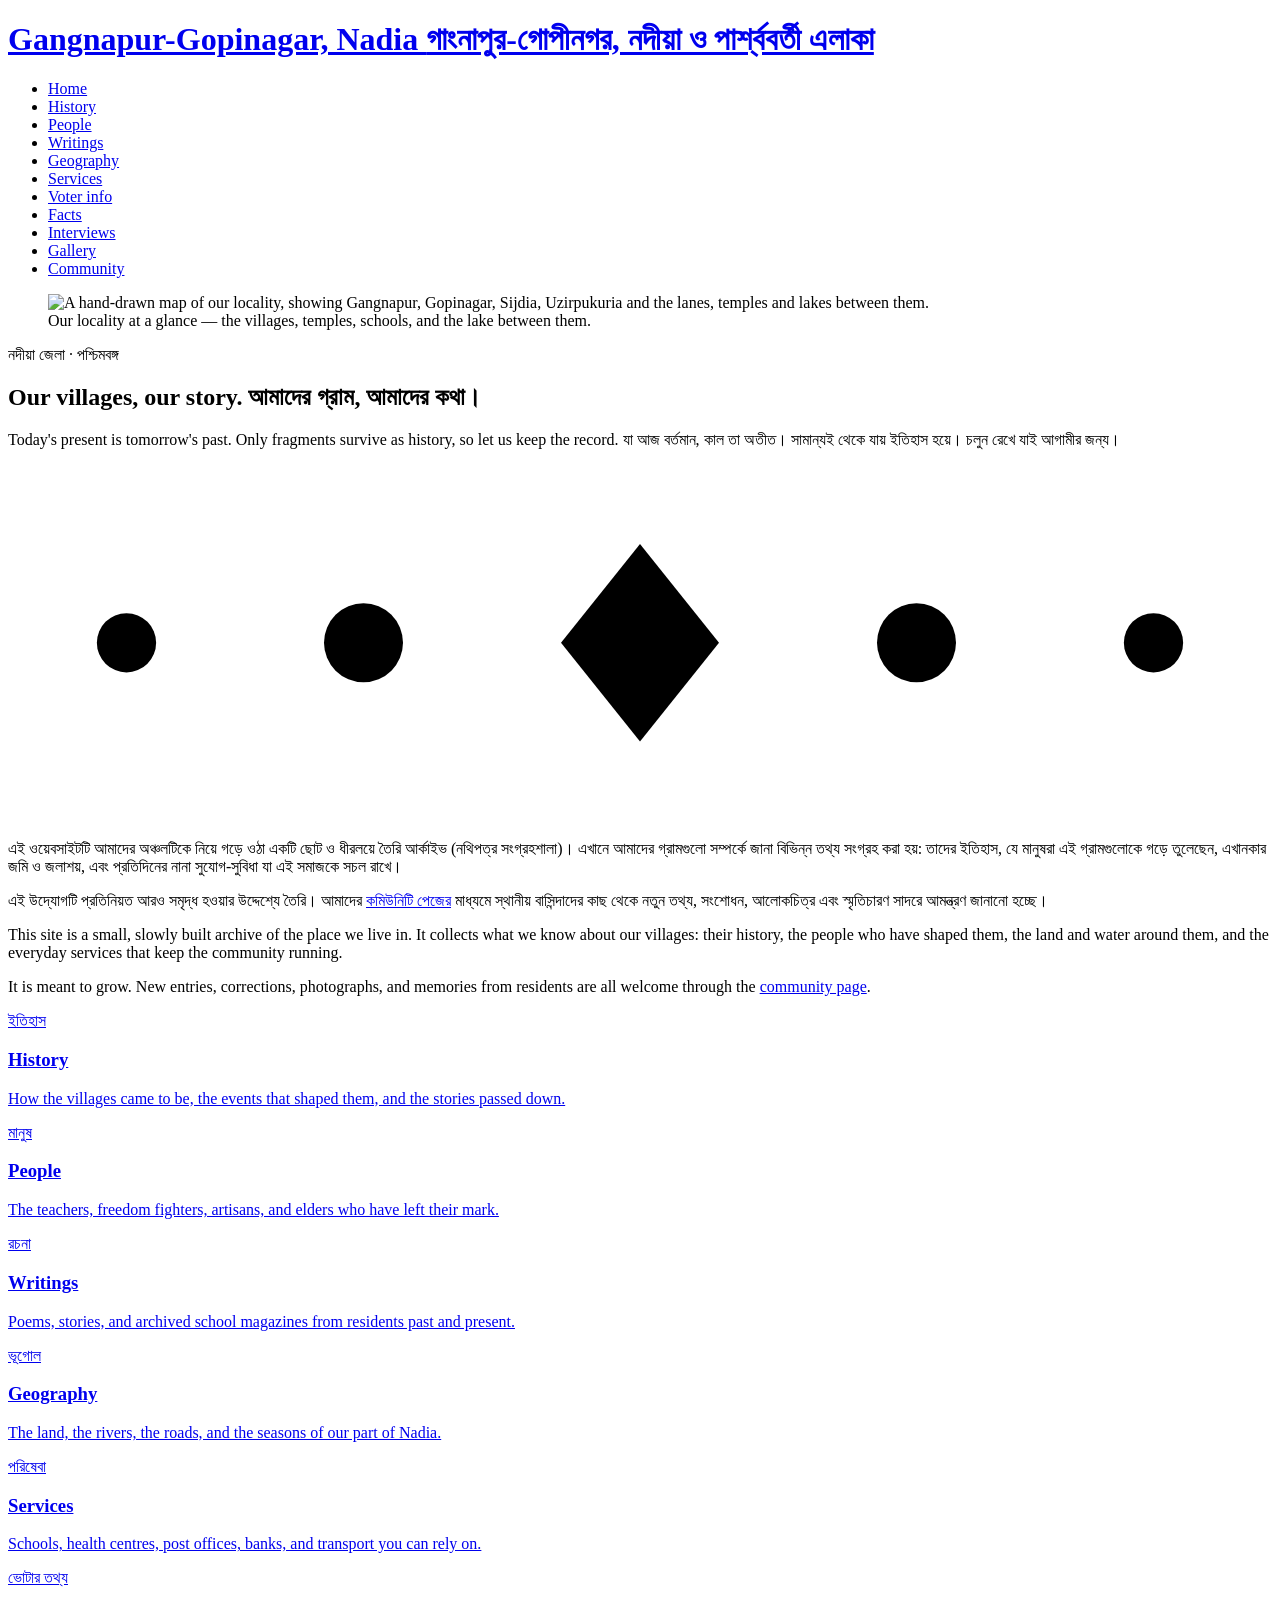
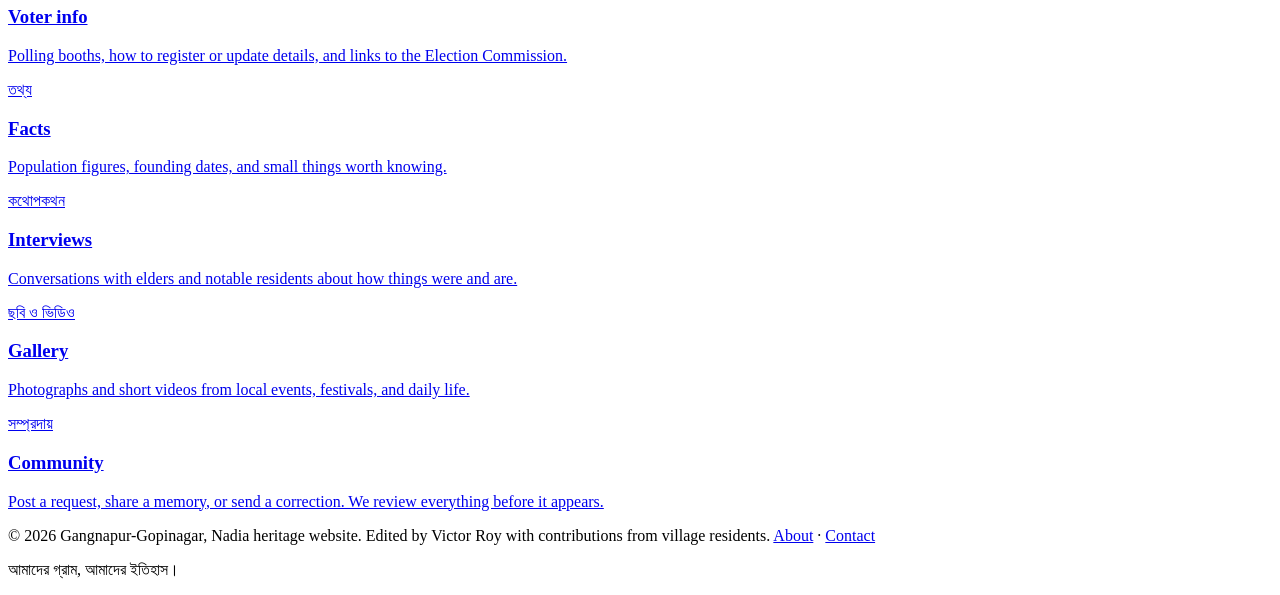
==== index.html @ a42d8683 "SEO: rename site to Gangnapur-Gopinagar, Nadia; titles, descriptions, canonical, Open Graph, structu" ====
<!DOCTYPE html>
<html lang="en">
<head>
<meta charset="UTF-8">
<meta name="viewport" content="width=device-width, initial-scale=1">
<title>Gangnapur-Gopinagar, Nadia | গাংনাপুর-গোপীনগর, নদীয়া: history, people and local information</title>
<meta name="description" content="Community heritage website for Gangnapur, Gopinagar and nearby villages (Sijdia, Uzirpukuria) in Nadia, West Bengal: history, Debalgarh, people, services and photos. গাংনাপুর ও গোপীনগরের ইতিহাস ও তথ্য।">
<link rel="canonical" href="https://gangnapur-gopinagar.github.io/">
<meta property="og:type" content="website">
<meta property="og:site_name" content="Gangnapur-Gopinagar, Nadia | গাংনাপুর-গোপীনগর, নদীয়া">
<meta property="og:title" content="Gangnapur-Gopinagar, Nadia | গাংনাপুর-গোপীনগর, নদীয়া: history, people and local information">
<meta property="og:description" content="Community heritage website for Gangnapur, Gopinagar and nearby villages (Sijdia, Uzirpukuria) in Nadia, West Bengal: history, Debalgarh, people, services and photos. গাংনাপুর ও গোপীনগরের ইতিহাস ও তথ্য।">
<meta property="og:url" content="https://gangnapur-gopinagar.github.io/">
<meta property="og:image" content="https://gangnapur-gopinagar.github.io/images/GopinagarGangnapurHandDrawnMap.jpg">
<meta property="og:locale" content="bn_IN">
<meta property="og:locale:alternate" content="en_IN">
<meta name="twitter:card" content="summary_large_image">
<script type="application/ld+json">
{
 "@context": "https://schema.org",
 "@graph": [
  {
   "@type": "WebSite",
   "name": "Gangnapur-Gopinagar, Nadia | গাংনাপুর-গোপীনগর, নদীয়া",
   "alternateName": [
    "Gangnapur Gopinagar",
    "Gopinagar Nadia",
    "Gangnapur Nadia",
    "গাংনাপুর",
    "গোপীনগর"
   ],
   "url": "https://gangnapur-gopinagar.github.io/",
   "inLanguage": [
    "bn",
    "en"
   ]
  },
  {
   "@type": "Place",
   "name": "Gangnapur and Gopinagar",
   "alternateName": [
    "গাংনাপুর",
    "গোপীনগর"
   ],
   "address": {
    "@type": "PostalAddress",
    "addressLocality": "Gangnapur",
    "postalCode": "741238",
    "addressRegion": "West Bengal",
    "addressCountry": "IN"
   },
   "containedInPlace": {
    "@type": "AdministrativeArea",
    "name": "Nadia district, West Bengal"
   }
  }
 ]
}
</script>
<link rel="preconnect" href="https://fonts.googleapis.com">
<link rel="preconnect" href="https://fonts.gstatic.com" crossorigin>
<link href="https://fonts.googleapis.com/css2?family=Cormorant+Garamond:ital,wght@0,400;0,500;1,400&family=Inter:wght@400;500&family=Noto+Serif+Bengali:wght@400;500&display=swap" rel="stylesheet">
<link rel="stylesheet" href="css/style.css">
</head>
<body>

<!-- ============================================================
     SHARED HEADER  —  copy this block into every page
     Update one item: the .active class on the current page link
     ============================================================ -->
<header class="site-header">
  <div class="wrap">
    <h1 class="site-title">
      <a href="index.html">
        Gangnapur-Gopinagar, Nadia
        <span class="bangla">গাংনাপুর-গোপীনগর, নদীয়া ও পার্শ্ববর্তী এলাকা</span>
      </a>
    </h1>
    <nav class="site-nav" aria-label="Primary">
      <ul>
        <li><a href="index.html" class="active">Home</a></li>
        <li><a href="history.html">History</a></li>
        <li><a href="people.html">People</a></li>
        <li><a href="writings.html">Writings</a></li>
        <li><a href="geography.html">Geography</a></li>
        <li><a href="services.html">Services</a></li>
        <li><a href="voter.html">Voter info</a></li>
        <li><a href="facts.html">Facts</a></li>
        <li><a href="interviews.html">Interviews</a></li>
        <li><a href="gallery.html">Gallery</a></li>
        <li><a href="community.html">Community</a></li>
      </ul>
    </nav>
  </div>
</header>
<!-- ============================================================
     END SHARED HEADER
     ============================================================ -->

<main>
<figure class="hero-map">
  <div class="hero-map-inner">
    <img src="images/GopinagarGangnapurHandDrawnMap.jpg"
         alt="A hand-drawn map of our locality, showing Gangnapur, Gopinagar, Sijdia, Uzirpukuria and the lanes, temples and lakes between them.">
    <figcaption>Our locality at a glance &mdash; the villages, temples, schools, and the lake between them.</figcaption>
  </div>
</figure>
  <section class="hero">
    <div class="wrap">
      <p class="hero-eyebrow">নদীয়া জেলা · পশ্চিমবঙ্গ</p>
      <h2 class="hero-title">
        Our villages, our story.
        <span class="bangla">আমাদের গ্রাম, আমাদের কথা।</span>
      </h2>
      <p class="hero-lede">
        Today's present is tomorrow's past. Only fragments survive as history, so let us keep the record.
        <span class="bangla">যা আজ বর্তমান, কাল তা অতীত। সামান্যই থেকে যায় ইতিহাস হয়ে। চলুন রেখে যাই আগামীর জন্য।</span>
      </p>
    </div>
  </section>

  <div class="wrap">

    <!-- alpana-inspired section ornament -->
    <div class="ornament" aria-hidden="true">
      <svg viewBox="0 0 64 18" xmlns="http://www.w3.org/2000/svg">
        <circle cx="6" cy="9" r="1.5" fill="currentColor"/>
        <circle cx="18" cy="9" r="2" fill="currentColor"/>
        <path d="M28 9 L32 4 L36 9 L32 14 Z" fill="currentColor"/>
        <circle cx="32" cy="9" r="1.2" fill="var(--paper)"/>
        <circle cx="46" cy="9" r="2" fill="currentColor"/>
        <circle cx="58" cy="9" r="1.5" fill="currentColor"/>
      </svg>
    </div>

<!-- EDIT: the intro paragraph below -->
<section class="prose">
  <p lang="bn">এই ওয়েবসাইটটি আমাদের অঞ্চলটিকে নিয়ে গড়ে ওঠা একটি ছোট ও ধীরলয়ে তৈরি আর্কাইভ (নথিপত্র সংগ্রহশালা)। এখানে আমাদের গ্রামগুলো সম্পর্কে জানা বিভিন্ন তথ্য সংগ্রহ করা হয়: তাদের ইতিহাস, যে মানুষরা এই গ্রামগুলোকে গড়ে তুলেছেন, এখানকার জমি ও জলাশয়, এবং প্রতিদিনের নানা সুযোগ-সুবিধা যা এই সমাজকে সচল রাখে।</p>

  <p lang="bn">এই উদ্যোগটি প্রতিনিয়ত আরও সমৃদ্ধ হওয়ার উদ্দেশ্যে তৈরি। আমাদের <a href="community.html">কমিউনিটি পেজের</a> মাধ্যমে স্থানীয় বাসিন্দাদের কাছ থেকে নতুন তথ্য, সংশোধন, আলোকচিত্র এবং স্মৃতিচারণ সাদরে আমন্ত্রণ জানানো হচ্ছে।</p>

  <p>
    This site is a small, slowly built archive of the place we live in. It collects what we know about our villages: their history, the people who have shaped them, the land and water around them, and the everyday services that keep the community running.
  </p>
  <p>
    It is meant to grow. New entries, corrections, photographs, and memories from residents are all welcome through the <a href="community.html">community page</a>.
  </p>
</section>


    <!-- Section grid — clickable cards to the main sub-pages -->
    <section class="section-grid" aria-label="Site sections">

      <article class="section-card">
        <a href="history.html">
          <span class="bangla">ইতিহাস</span>
          <h3>History</h3>
          <p>How the villages came to be, the events that shaped them, and the stories passed down.</p>
        </a>
      </article>

      <article class="section-card">
        <a href="people.html">
          <span class="bangla">মানুষ</span>
          <h3>People</h3>
          <p>The teachers, freedom fighters, artisans, and elders who have left their mark.</p>
        </a>
      </article>

      <article class="section-card">
        <a href="writings.html">
          <span class="bangla">রচনা</span>
          <h3>Writings</h3>
          <p>Poems, stories, and archived school magazines from residents past and present.</p>
        </a>
      </article>

      <article class="section-card">
        <a href="geography.html">
          <span class="bangla">ভূগোল</span>
          <h3>Geography</h3>
          <p>The land, the rivers, the roads, and the seasons of our part of Nadia.</p>
        </a>
      </article>

      <article class="section-card">
        <a href="services.html">
          <span class="bangla">পরিষেবা</span>
          <h3>Services</h3>
          <p>Schools, health centres, post offices, banks, and transport you can rely on.</p>
        </a>
      </article>

      <article class="section-card">
        <a href="voter.html">
          <span class="bangla">ভোটার তথ্য</span>
          <h3>Voter info</h3>
          <p>Polling booths, how to register or update details, and links to the Election Commission.</p>
        </a>
      </article>

      <article class="section-card">
        <a href="facts.html">
          <span class="bangla">তথ্য</span>
          <h3>Facts</h3>
          <p>Population figures, founding dates, and small things worth knowing.</p>
        </a>
      </article>

      <article class="section-card">
        <a href="interviews.html">
          <span class="bangla">কথোপকথন</span>
          <h3>Interviews</h3>
          <p>Conversations with elders and notable residents about how things were and are.</p>
        </a>
      </article>

      <article class="section-card">
        <a href="gallery.html">
          <span class="bangla">ছবি ও ভিডিও</span>
          <h3>Gallery</h3>
          <p>Photographs and short videos from local events, festivals, and daily life.</p>
        </a>
      </article>

      <article class="section-card">
        <a href="community.html">
          <span class="bangla">সম্প্রদায়</span>
          <h3>Community</h3>
          <p>Post a request, share a memory, or send a correction. We review everything before it appears.</p>
        </a>
      </article>

    </section>

  </div>

</main>

<!-- ============================================================
     SHARED FOOTER  —  copy this block into every page
     ============================================================ -->
<footer class="site-footer">
  <div class="wrap">
    <p>
      © <span id="year"></span> Gangnapur-Gopinagar, Nadia heritage website. Edited by Victor Roy with contributions from village residents.
      <a href="about.html">About</a> · <a href="mailto:amaderelaka4@gmail.com">Contact</a>
    </p>
    <p class="bangla">আমাদের গ্রাম, আমাদের ইতিহাস।</p>
  </div>
</footer>
<script>document.getElementById('year').textContent = new Date().getFullYear();</script>
<!-- ============================================================
     END SHARED FOOTER
     ============================================================ -->

</body>
</html>
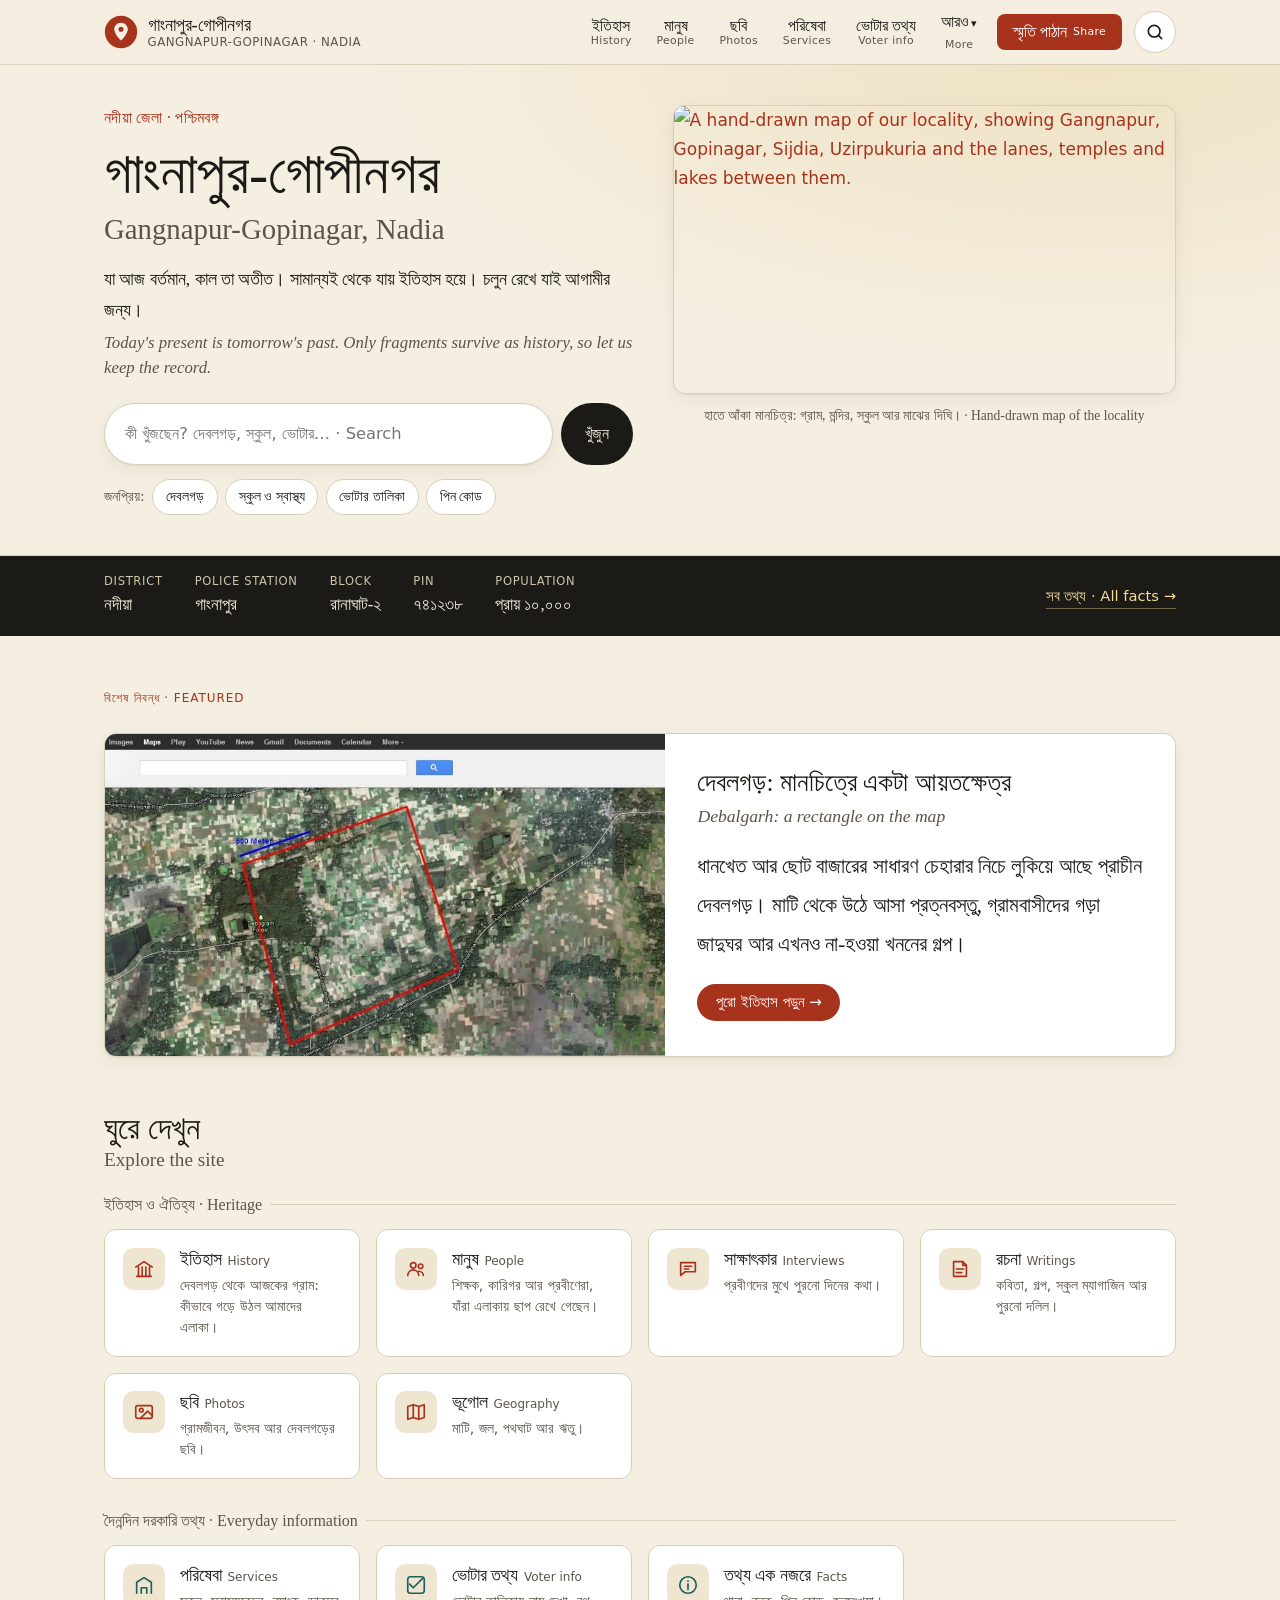
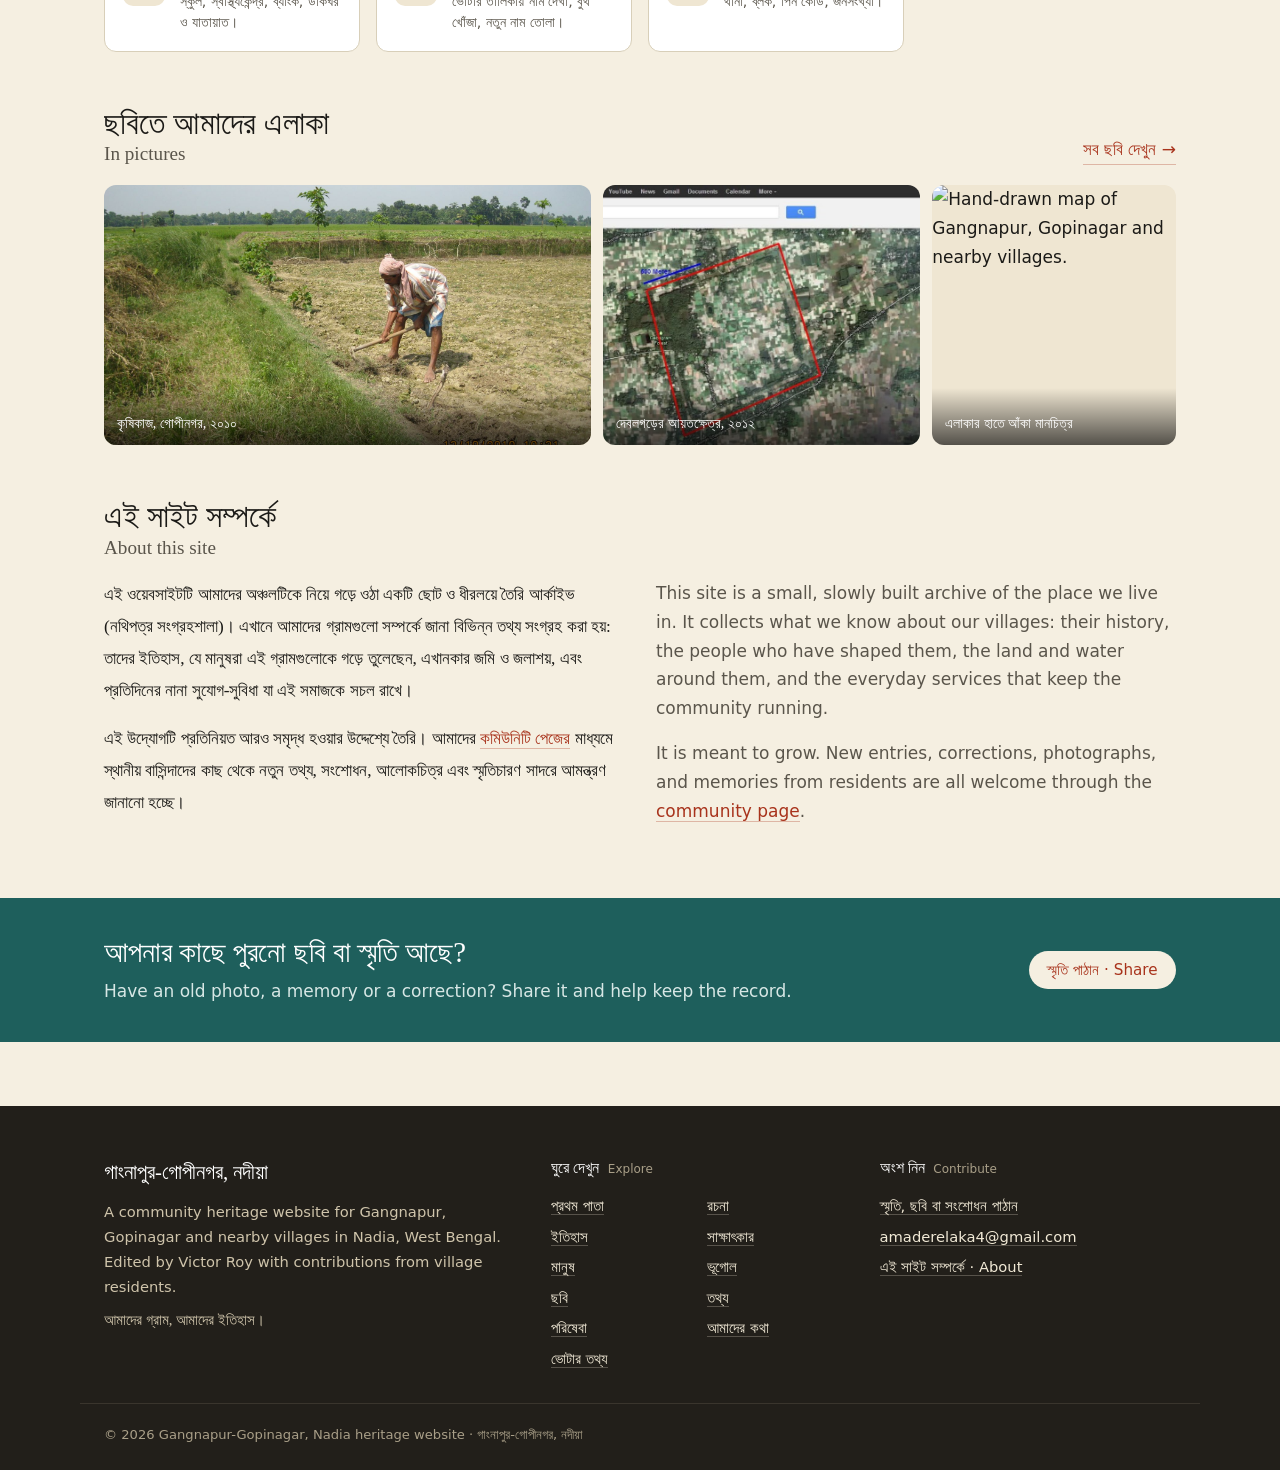
==== commit 9552ddb2: "Redesign: new header, search, home page and footer Co-Authored-By: Claude Opus 5.5 <noreply@anthropi" ====
--- a/index.html
+++ b/index.html
@@ -64,195 +64,247 @@
 </head>
 <body>
 
+<a class="skip-link" href="#main">মূল অংশে যান · Skip to content</a>
 <!-- ============================================================
-     SHARED HEADER  —  copy this block into every page
-     Update one item: the .active class on the current page link
+     SHARED HEADER (same on every page; generated by the redesign)
+     To mark the current page, add class="active" to its link.
      ============================================================ -->
 <header class="site-header">
-  <div class="wrap">
-    <h1 class="site-title">
-      <a href="index.html">
-        Gangnapur-Gopinagar, Nadia
-        <span class="bangla">গাংনাপুর-গোপীনগর, নদীয়া ও পার্শ্ববর্তী এলাকা</span>
-      </a>
-    </h1>
-    <nav class="site-nav" aria-label="Primary">
+  <div class="wrap header-bar">
+    <a class="brand" href="index.html" aria-label="Gangnapur-Gopinagar, Nadia: home">
+      <svg viewBox="0 0 40 40" aria-hidden="true"><circle cx="20" cy="20" r="19" fill="#A8331C"/><path d="M20 9c-4.4 0-8 3.4-8 7.8 0 5.6 8 13.2 8 13.2s8-7.6 8-13.2C28 12.4 24.4 9 20 9zm0 10.8a3 3 0 110-6 3 3 0 010 6z" fill="#F5EFE1"/></svg>
+      <span class="brand-text"><span class="brand-bn">গাংনাপুর-গোপীনগর</span><span class="brand-en">Gangnapur-Gopinagar · Nadia</span></span>
+    </a>
+    <nav id="site-nav" class="site-nav" aria-label="Primary">
       <ul>
-        <li><a href="index.html" class="active">Home</a></li>
-        <li><a href="history.html">History</a></li>
-        <li><a href="people.html">People</a></li>
-        <li><a href="writings.html">Writings</a></li>
-        <li><a href="geography.html">Geography</a></li>
-        <li><a href="services.html">Services</a></li>
-        <li><a href="voter.html">Voter info</a></li>
-        <li><a href="facts.html">Facts</a></li>
-        <li><a href="interviews.html">Interviews</a></li>
-        <li><a href="gallery.html">Gallery</a></li>
-        <li><a href="community.html">Community</a></li>
+        <li><a href="history.html"><span class="nb">ইতিহাস</span><span class="ne">History</span></a></li>
+        <li><a href="people.html"><span class="nb">মানুষ</span><span class="ne">People</span></a></li>
+        <li><a href="gallery.html"><span class="nb">ছবি</span><span class="ne">Photos</span></a></li>
+        <li><a href="services.html"><span class="nb">পরিষেবা</span><span class="ne">Services</span></a></li>
+        <li><a href="voter.html"><span class="nb">ভোটার তথ্য</span><span class="ne">Voter info</span></a></li>
+        <li class="nav-more">
+          <button type="button" class="more-btn" aria-expanded="false"><span class="nb">আরও</span><span class="ne">More</span></button>
+          <ul class="more-menu">
+            <li><a href="writings.html"><span class="nb">রচনা</span><span class="ne">Writings</span></a></li>
+            <li><a href="interviews.html"><span class="nb">সাক্ষাৎকার</span><span class="ne">Interviews</span></a></li>
+            <li><a href="geography.html"><span class="nb">ভূগোল</span><span class="ne">Geography</span></a></li>
+            <li><a href="facts.html"><span class="nb">তথ্য</span><span class="ne">Facts</span></a></li>
+            <li><a href="about.html"><span class="nb">আমাদের কথা</span><span class="ne">About</span></a></li>
+          </ul>
+        </li>
+        <li class="nav-cta"><a class="btn" href="community.html"><span class="nb">স্মৃতি পাঠান</span><span class="ne">Share</span></a></li>
       </ul>
     </nav>
+    <button type="button" class="icon-btn search-toggle" aria-label="খুঁজুন · Search" aria-controls="site-search" aria-expanded="false"><svg viewBox="0 0 24 24" fill="none" stroke="currentColor" stroke-width="2" stroke-linecap="round" aria-hidden="true"><circle cx="11" cy="11" r="7"/><path d="M20 20l-3.5-3.5"/></svg></button>
+    <button type="button" class="icon-btn menu-toggle" aria-label="মেনু · Menu" aria-controls="site-nav" aria-expanded="false"><svg viewBox="0 0 24 24" fill="none" stroke="currentColor" stroke-width="2" stroke-linecap="round" aria-hidden="true"><path d="M4 7h16M4 12h16M4 17h16"/></svg></button>
+  </div>
+  <div id="site-search" class="search-panel" hidden>
+    <div class="wrap">
+      <form class="search-form" role="search" data-results="#search-results-top">
+        <label class="visually-hidden" for="q-top">Search this site</label>
+        <input id="q-top" type="search" autocomplete="off" placeholder="খুঁজুন: দেবলগড়, স্কুল, ভোটার… · Search">
+        <button type="submit">খুঁজুন</button>
+      </form>
+      <div id="search-results-top" class="search-results" aria-live="polite"></div>
+    </div>
   </div>
 </header>
+<!-- END SHARED HEADER -->
+
+<main id="main">
+
+  <!-- HERO: name, short line, search -->
+  <section class="home-hero">
+    <div class="wrap hero-grid">
+      <div class="hero-text">
+        <p class="hero-eyebrow">নদীয়া জেলা · পশ্চিমবঙ্গ</p>
+        <h1 class="hero-title">গাংনাপুর-গোপীনগর<span class="hero-title-en">Gangnapur-Gopinagar, Nadia</span></h1>
+        <p class="hero-lede">যা আজ বর্তমান, কাল তা অতীত। সামান্যই থেকে যায় ইতিহাস হয়ে। চলুন রেখে যাই আগামীর জন্য।
+          <span class="en">Today's present is tomorrow's past. Only fragments survive as history, so let us keep the record.</span></p>
+        <form class="search-form hero-search" role="search" data-results="#hero-results">
+          <label class="visually-hidden" for="hero-q">Search this site</label>
+          <input id="hero-q" type="search" autocomplete="off" placeholder="কী খুঁজছেন? দেবলগড়, স্কুল, ভোটার… · Search">
+          <button type="submit">খুঁজুন</button>
+        </form>
+        <div class="quick-chips"><span>জনপ্রিয়:</span>
+          <a href="history.html">দেবলগড়</a>
+          <a href="services.html">স্কুল ও স্বাস্থ্য</a>
+          <a href="voter.html">ভোটার তালিকা</a>
+          <a href="facts.html">পিন কোড</a>
+        </div>
+        <div id="hero-results" class="search-results" aria-live="polite"></div>
+      </div>
+      <figure class="hero-map">
+        <a href="images/GopinagarGangnapurHandDrawnMap.jpg" style="border:none">
+          <img src="images/GopinagarGangnapurHandDrawnMap.jpg" width="1658" height="949"
+               alt="A hand-drawn map of our locality, showing Gangnapur, Gopinagar, Sijdia, Uzirpukuria and the lanes, temples and lakes between them.">
+        </a>
+        <figcaption>হাতে আঁকা মানচিত্র: গ্রাম, মন্দির, স্কুল আর মাঝের দিঘি। · Hand-drawn map of the locality</figcaption>
+      </figure>
+    </div>
+  </section>
+
+  <!-- FACTS STRIP: edit the figures here and on facts.html -->
+  <section class="facts-strip" aria-label="Quick facts">
+    <div class="wrap">
+      <dl>
+        <div><dt>District</dt><dd>নদীয়া</dd></div>
+        <div><dt>Police station</dt><dd>গাংনাপুর</dd></div>
+        <div><dt>Block</dt><dd>রানাঘাট-২</dd></div>
+        <div><dt>PIN</dt><dd>৭৪১২৩৮</dd></div>
+        <div><dt>Population</dt><dd>প্রায় ১০,০০০</dd></div>
+      </dl>
+      <a href="facts.html">সব তথ্য · All facts →</a>
+    </div>
+  </section>
+
+  <!-- FEATURED STORY: change this when there is a new story to highlight -->
+  <section class="wrap home-section" aria-labelledby="featured-h">
+    <div class="section-head"><div><p class="kicker">বিশেষ নিবন্ধ · Featured</p></div></div>
+    <article class="feature-card">
+      <img src="images/debalgarh1-rectangle-2012.jpg" width="1280" height="585" loading="lazy"
+           alt="Satellite image showing the rectangular boundary of Debalgarh near Debagram forest, 2012.">
+      <div class="feature-body">
+        <h3 id="featured-h">দেবলগড়: মানচিত্রে একটা আয়তক্ষেত্র</h3>
+        <p class="en-sub">Debalgarh: a rectangle on the map</p>
+        <p lang="bn">ধানখেত আর ছোট বাজারের সাধারণ চেহারার নিচে লুকিয়ে আছে প্রাচীন দেবলগড়। মাটি থেকে উঠে আসা প্রত্নবস্তু, গ্রামবাসীদের গড়া জাদুঘর আর এখনও না-হওয়া খননের গল্প।</p>
+        <a class="btn" href="history.html">পুরো ইতিহাস পড়ুন →</a>
+      </div>
+    </article>
+  </section>
+
+  <!-- EXPLORE: two groups of tiles -->
+  <section class="wrap home-section" aria-labelledby="explore-h">
+    <div class="section-head"><h2 id="explore-h">ঘুরে দেখুন<span class="en">Explore the site</span></h2></div>
+    <div class="explore-group">
+      <p class="group-label">ইতিহাস ও ঐতিহ্য · Heritage</p>
+      <div class="card-grid">
+        <a class="tile" href="history.html">
+          <span class="tile-icon"><svg viewBox="0 0 24 24" fill="none" stroke="currentColor" stroke-width="1.8" stroke-linecap="round" stroke-linejoin="round" aria-hidden="true"><path d="M4 20h16M6 20V10M10 20V10M14 20V10M18 20V10M3 10l9-6 9 6"/></svg></span>
+          <span><h3>ইতিহাস<span class="en">History</span></h3><p>দেবলগড় থেকে আজকের গ্রাম: কীভাবে গড়ে উঠল আমাদের এলাকা।</p></span>
+        </a>
+        <a class="tile" href="people.html">
+          <span class="tile-icon"><svg viewBox="0 0 24 24" fill="none" stroke="currentColor" stroke-width="1.8" stroke-linecap="round" stroke-linejoin="round" aria-hidden="true"><circle cx="9" cy="8" r="3"/><circle cx="17" cy="9" r="2.5"/><path d="M3 19c0-3.3 2.7-6 6-6s6 2.7 6 6M15 14.5c2.8.2 5 2.2 5 4.5"/></svg></span>
+          <span><h3>মানুষ<span class="en">People</span></h3><p>শিক্ষক, কারিগর আর প্রবীণেরা, যাঁরা এলাকায় ছাপ রেখে গেছেন।</p></span>
+        </a>
+        <a class="tile" href="interviews.html">
+          <span class="tile-icon"><svg viewBox="0 0 24 24" fill="none" stroke="currentColor" stroke-width="1.8" stroke-linecap="round" stroke-linejoin="round" aria-hidden="true"><path d="M4 5h16v10H9l-5 4z"/><path d="M8 9h8M8 12h5"/></svg></span>
+          <span><h3>সাক্ষাৎকার<span class="en">Interviews</span></h3><p>প্রবীণদের মুখে পুরনো দিনের কথা।</p></span>
+        </a>
+        <a class="tile" href="writings.html">
+          <span class="tile-icon"><svg viewBox="0 0 24 24" fill="none" stroke="currentColor" stroke-width="1.8" stroke-linecap="round" stroke-linejoin="round" aria-hidden="true"><path d="M5 4h10l4 4v12H5z"/><path d="M15 4v4h4M8 12h8M8 16h6"/></svg></span>
+          <span><h3>রচনা<span class="en">Writings</span></h3><p>কবিতা, গল্প, স্কুল ম্যাগাজিন আর পুরনো দলিল।</p></span>
+        </a>
+        <a class="tile" href="gallery.html">
+          <span class="tile-icon"><svg viewBox="0 0 24 24" fill="none" stroke="currentColor" stroke-width="1.8" stroke-linecap="round" stroke-linejoin="round" aria-hidden="true"><rect x="3" y="5" width="18" height="14" rx="2"/><circle cx="9" cy="10" r="2"/><path d="M21 16l-5-5-8 8"/></svg></span>
+          <span><h3>ছবি<span class="en">Photos</span></h3><p>গ্রামজীবন, উৎসব আর দেবলগড়ের ছবি।</p></span>
+        </a>
+        <a class="tile" href="geography.html">
+          <span class="tile-icon"><svg viewBox="0 0 24 24" fill="none" stroke="currentColor" stroke-width="1.8" stroke-linecap="round" stroke-linejoin="round" aria-hidden="true"><path d="M3 6l6-2 6 2 6-2v14l-6 2-6-2-6 2z"/><path d="M9 4v14M15 6v14"/></svg></span>
+          <span><h3>ভূগোল<span class="en">Geography</span></h3><p>মাটি, জল, পথঘাট আর ঋতু।</p></span>
+        </a>
+      </div>
+    </div>
+    <div class="explore-group">
+      <p class="group-label">দৈনন্দিন দরকারি তথ্য · Everyday information</p>
+      <div class="card-grid">
+        <a class="tile practical" href="services.html">
+          <span class="tile-icon"><svg viewBox="0 0 24 24" fill="none" stroke="currentColor" stroke-width="1.8" stroke-linecap="round" stroke-linejoin="round" aria-hidden="true"><path d="M4 21V9l8-5 8 5v12"/><path d="M9 21v-6h6v6"/></svg></span>
+          <span><h3>পরিষেবা<span class="en">Services</span></h3><p>স্কুল, স্বাস্থ্যকেন্দ্র, ব্যাংক, ডাকঘর ও যাতায়াত।</p></span>
+        </a>
+        <a class="tile practical" href="voter.html">
+          <span class="tile-icon"><svg viewBox="0 0 24 24" fill="none" stroke="currentColor" stroke-width="1.8" stroke-linecap="round" stroke-linejoin="round" aria-hidden="true"><path d="M5 11l4 4 10-10"/><rect x="3" y="3" width="18" height="18" rx="3"/></svg></span>
+          <span><h3>ভোটার তথ্য<span class="en">Voter info</span></h3><p>ভোটার তালিকায় নাম দেখা, বুথ খোঁজা, নতুন নাম তোলা।</p></span>
+        </a>
+        <a class="tile practical" href="facts.html">
+          <span class="tile-icon"><svg viewBox="0 0 24 24" fill="none" stroke="currentColor" stroke-width="1.8" stroke-linecap="round" stroke-linejoin="round" aria-hidden="true"><circle cx="12" cy="12" r="9"/><path d="M12 11v6M12 7.5v.5"/></svg></span>
+          <span><h3>তথ্য এক নজরে<span class="en">Facts</span></h3><p>থানা, ব্লক, পিন কোড, জনসংখ্যা।</p></span>
+        </a>
+      </div>
+    </div>
+  </section>
+
+  <!-- PHOTOS -->
+  <section class="wrap home-section" aria-labelledby="photos-h">
+    <div class="section-head">
+      <h2 id="photos-h">ছবিতে আমাদের এলাকা<span class="en">In pictures</span></h2>
+      <a href="gallery.html">সব ছবি দেখুন →</a>
+    </div>
+    <div class="photo-strip">
+      <figure><img src="images/cultivation-gopinagar-2010.jpg" loading="lazy" alt="A farmer ploughing a field in Gopinagar, 2010."><figcaption>কৃষিকাজ, গোপীনগর, ২০১০</figcaption></figure>
+      <figure><img src="images/debalgarh1-rectangle-2012.jpg" loading="lazy" alt="Satellite image of the Debalgarh rectangular boundary, 2012."><figcaption>দেবলগড়ের আয়তক্ষেত্র, ২০১২</figcaption></figure>
+      <figure><img src="images/GopinagarGangnapurHandDrawnMap.jpg" loading="lazy" alt="Hand-drawn map of Gangnapur, Gopinagar and nearby villages."><figcaption>এলাকার হাতে আঁকা মানচিত্র</figcaption></figure>
+    </div>
+  </section>
+
+  <!-- ABOUT: edit the intro paragraphs here -->
+  <section class="wrap home-section" aria-labelledby="about-h">
+    <div class="section-head"><h2 id="about-h">এই সাইট সম্পর্কে<span class="en">About this site</span></h2></div>
+    <div class="about-band">
+      <div>
+        <p lang="bn">এই ওয়েবসাইটটি আমাদের অঞ্চলটিকে নিয়ে গড়ে ওঠা একটি ছোট ও ধীরলয়ে তৈরি আর্কাইভ (নথিপত্র সংগ্রহশালা)। এখানে আমাদের গ্রামগুলো সম্পর্কে জানা বিভিন্ন তথ্য সংগ্রহ করা হয়: তাদের ইতিহাস, যে মানুষরা এই গ্রামগুলোকে গড়ে তুলেছেন, এখানকার জমি ও জলাশয়, এবং প্রতিদিনের নানা সুযোগ-সুবিধা যা এই সমাজকে সচল রাখে।</p>
+        <p lang="bn">এই উদ্যোগটি প্রতিনিয়ত আরও সমৃদ্ধ হওয়ার উদ্দেশ্যে তৈরি। আমাদের <a href="community.html">কমিউনিটি পেজের</a> মাধ্যমে স্থানীয় বাসিন্দাদের কাছ থেকে নতুন তথ্য, সংশোধন, আলোকচিত্র এবং স্মৃতিচারণ সাদরে আমন্ত্রণ জানানো হচ্ছে।</p>
+      </div>
+      <div class="en-col">
+        <p>This site is a small, slowly built archive of the place we live in. It collects what we know about our villages: their history, the people who have shaped them, the land and water around them, and the everyday services that keep the community running.</p>
+        <p>It is meant to grow. New entries, corrections, photographs, and memories from residents are all welcome through the <a href="community.html">community page</a>.</p>
+      </div>
+    </div>
+  </section>
+
+  <!-- CALL TO ACTION -->
+  <section class="cta-band">
+    <div class="wrap">
+      <div>
+        <h2>আপনার কাছে পুরনো ছবি বা স্মৃতি আছে?</h2>
+        <p>Have an old photo, a memory or a correction? Share it and help keep the record.</p>
+      </div>
+      <a class="btn btn-light" href="community.html">স্মৃতি পাঠান · Share</a>
+    </div>
+  </section>
+
+</main>
+
 <!-- ============================================================
-     END SHARED HEADER
-     ============================================================ -->
-
-<main>
-<figure class="hero-map">
-  <div class="hero-map-inner">
-    <img src="images/GopinagarGangnapurHandDrawnMap.jpg"
-         alt="A hand-drawn map of our locality, showing Gangnapur, Gopinagar, Sijdia, Uzirpukuria and the lanes, temples and lakes between them.">
-    <figcaption>Our locality at a glance &mdash; the villages, temples, schools, and the lake between them.</figcaption>
-  </div>
-</figure>
-  <section class="hero">
-    <div class="wrap">
-      <p class="hero-eyebrow">নদীয়া জেলা · পশ্চিমবঙ্গ</p>
-      <h2 class="hero-title">
-        Our villages, our story.
-        <span class="bangla">আমাদের গ্রাম, আমাদের কথা।</span>
-      </h2>
-      <p class="hero-lede">
-        Today's present is tomorrow's past. Only fragments survive as history, so let us keep the record.
-        <span class="bangla">যা আজ বর্তমান, কাল তা অতীত। সামান্যই থেকে যায় ইতিহাস হয়ে। চলুন রেখে যাই আগামীর জন্য।</span>
-      </p>
-    </div>
-  </section>
-
-  <div class="wrap">
-
-    <!-- alpana-inspired section ornament -->
-    <div class="ornament" aria-hidden="true">
-      <svg viewBox="0 0 64 18" xmlns="http://www.w3.org/2000/svg">
-        <circle cx="6" cy="9" r="1.5" fill="currentColor"/>
-        <circle cx="18" cy="9" r="2" fill="currentColor"/>
-        <path d="M28 9 L32 4 L36 9 L32 14 Z" fill="currentColor"/>
-        <circle cx="32" cy="9" r="1.2" fill="var(--paper)"/>
-        <circle cx="46" cy="9" r="2" fill="currentColor"/>
-        <circle cx="58" cy="9" r="1.5" fill="currentColor"/>
-      </svg>
-    </div>
-
-<!-- EDIT: the intro paragraph below -->
-<section class="prose">
-  <p lang="bn">এই ওয়েবসাইটটি আমাদের অঞ্চলটিকে নিয়ে গড়ে ওঠা একটি ছোট ও ধীরলয়ে তৈরি আর্কাইভ (নথিপত্র সংগ্রহশালা)। এখানে আমাদের গ্রামগুলো সম্পর্কে জানা বিভিন্ন তথ্য সংগ্রহ করা হয়: তাদের ইতিহাস, যে মানুষরা এই গ্রামগুলোকে গড়ে তুলেছেন, এখানকার জমি ও জলাশয়, এবং প্রতিদিনের নানা সুযোগ-সুবিধা যা এই সমাজকে সচল রাখে।</p>
-
-  <p lang="bn">এই উদ্যোগটি প্রতিনিয়ত আরও সমৃদ্ধ হওয়ার উদ্দেশ্যে তৈরি। আমাদের <a href="community.html">কমিউনিটি পেজের</a> মাধ্যমে স্থানীয় বাসিন্দাদের কাছ থেকে নতুন তথ্য, সংশোধন, আলোকচিত্র এবং স্মৃতিচারণ সাদরে আমন্ত্রণ জানানো হচ্ছে।</p>
-
-  <p>
-    This site is a small, slowly built archive of the place we live in. It collects what we know about our villages: their history, the people who have shaped them, the land and water around them, and the everyday services that keep the community running.
-  </p>
-  <p>
-    It is meant to grow. New entries, corrections, photographs, and memories from residents are all welcome through the <a href="community.html">community page</a>.
-  </p>
-</section>
-
-
-    <!-- Section grid — clickable cards to the main sub-pages -->
-    <section class="section-grid" aria-label="Site sections">
-
-      <article class="section-card">
-        <a href="history.html">
-          <span class="bangla">ইতিহাস</span>
-          <h3>History</h3>
-          <p>How the villages came to be, the events that shaped them, and the stories passed down.</p>
-        </a>
-      </article>
-
-      <article class="section-card">
-        <a href="people.html">
-          <span class="bangla">মানুষ</span>
-          <h3>People</h3>
-          <p>The teachers, freedom fighters, artisans, and elders who have left their mark.</p>
-        </a>
-      </article>
-
-      <article class="section-card">
-        <a href="writings.html">
-          <span class="bangla">রচনা</span>
-          <h3>Writings</h3>
-          <p>Poems, stories, and archived school magazines from residents past and present.</p>
-        </a>
-      </article>
-
-      <article class="section-card">
-        <a href="geography.html">
-          <span class="bangla">ভূগোল</span>
-          <h3>Geography</h3>
-          <p>The land, the rivers, the roads, and the seasons of our part of Nadia.</p>
-        </a>
-      </article>
-
-      <article class="section-card">
-        <a href="services.html">
-          <span class="bangla">পরিষেবা</span>
-          <h3>Services</h3>
-          <p>Schools, health centres, post offices, banks, and transport you can rely on.</p>
-        </a>
-      </article>
-
-      <article class="section-card">
-        <a href="voter.html">
-          <span class="bangla">ভোটার তথ্য</span>
-          <h3>Voter info</h3>
-          <p>Polling booths, how to register or update details, and links to the Election Commission.</p>
-        </a>
-      </article>
-
-      <article class="section-card">
-        <a href="facts.html">
-          <span class="bangla">তথ্য</span>
-          <h3>Facts</h3>
-          <p>Population figures, founding dates, and small things worth knowing.</p>
-        </a>
-      </article>
-
-      <article class="section-card">
-        <a href="interviews.html">
-          <span class="bangla">কথোপকথন</span>
-          <h3>Interviews</h3>
-          <p>Conversations with elders and notable residents about how things were and are.</p>
-        </a>
-      </article>
-
-      <article class="section-card">
-        <a href="gallery.html">
-          <span class="bangla">ছবি ও ভিডিও</span>
-          <h3>Gallery</h3>
-          <p>Photographs and short videos from local events, festivals, and daily life.</p>
-        </a>
-      </article>
-
-      <article class="section-card">
-        <a href="community.html">
-          <span class="bangla">সম্প্রদায়</span>
-          <h3>Community</h3>
-          <p>Post a request, share a memory, or send a correction. We review everything before it appears.</p>
-        </a>
-      </article>
-
-    </section>
-
-  </div>
-
-</main>
-
-<!-- ============================================================
-     SHARED FOOTER  —  copy this block into every page
+     SHARED FOOTER (same on every page)
      ============================================================ -->
 <footer class="site-footer">
-  <div class="wrap">
-    <p>
-      © <span id="year"></span> Gangnapur-Gopinagar, Nadia heritage website. Edited by Victor Roy with contributions from village residents.
-      <a href="about.html">About</a> · <a href="mailto:amaderelaka4@gmail.com">Contact</a>
-    </p>
-    <p class="bangla">আমাদের গ্রাম, আমাদের ইতিহাস।</p>
+  <div class="wrap footer-grid">
+    <div>
+      <p class="footer-brand">গাংনাপুর-গোপীনগর, নদীয়া</p>
+      <p>A community heritage website for Gangnapur, Gopinagar and nearby villages in Nadia, West Bengal. Edited by Victor Roy with contributions from village residents.</p>
+      <p class="bangla">আমাদের গ্রাম, আমাদের ইতিহাস।</p>
+    </div>
+    <div>
+      <h2>ঘুরে দেখুন <span class="en">Explore</span></h2>
+      <ul>
+        <li><a href="index.html">প্রথম পাতা</a></li>
+        <li><a href="history.html">ইতিহাস</a></li>
+        <li><a href="people.html">মানুষ</a></li>
+        <li><a href="gallery.html">ছবি</a></li>
+        <li><a href="services.html">পরিষেবা</a></li>
+        <li><a href="voter.html">ভোটার তথ্য</a></li>
+        <li><a href="writings.html">রচনা</a></li>
+        <li><a href="interviews.html">সাক্ষাৎকার</a></li>
+        <li><a href="geography.html">ভূগোল</a></li>
+        <li><a href="facts.html">তথ্য</a></li>
+        <li><a href="about.html">আমাদের কথা</a></li>
+      </ul>
+    </div>
+    <div class="contribute">
+      <h2>অংশ নিন <span class="en">Contribute</span></h2>
+      <ul>
+        <li><a href="community.html">স্মৃতি, ছবি বা সংশোধন পাঠান</a></li>
+        <li><a href="mailto:amaderelaka4@gmail.com">amaderelaka4@gmail.com</a></li>
+        <li><a href="about.html">এই সাইট সম্পর্কে · About</a></li>
+      </ul>
+    </div>
   </div>
+  <div class="wrap footer-base">© <span id="year"></span> Gangnapur-Gopinagar, Nadia heritage website · গাংনাপুর-গোপীনগর, নদীয়া</div>
 </footer>
-<script>document.getElementById('year').textContent = new Date().getFullYear();</script>
-<!-- ============================================================
-     END SHARED FOOTER
-     ============================================================ -->
+<button type="button" class="to-top" aria-label="উপরে যান · Back to top" hidden>↑</button>
+<script src="js/site.js" defer></script>
+<!-- END SHARED FOOTER -->
 
 </body>
 </html>
--- a/css/style.css
+++ b/css/style.css
@@ -0,0 +1,828 @@
+/* ============================================================
+   STYLESHEET — Gangnapur & Gopinagar locality site
+   ------------------------------------------------------------
+   To change the colors of the whole site, edit the values
+   inside the :root block below. Everything else inherits.
+   ============================================================ */
+
+:root {
+  /* --- Palette --------------------------------------------- */
+  --paper:      #F5EFE1;   /* main background, slightly aged */
+  --paper-warm: #EFE6D2;   /* secondary surfaces */
+  --surface:   #FFFFFF;    /* cards */
+  --ink:       #1B1A17;    /* primary text */
+  --ink-muted: #5A554B;    /* secondary text */
+  --rule:      #D8CFB9;    /* hairline dividers */
+  --alta:      #A8331C;    /* primary accent — Bengali alta red */
+  --peacock:   #1E5F5C;    /* secondary accent — peacock teal */
+  --gold:      #B98A2A;    /* tertiary accent — marigold */
+
+  /* --- Type ----------------------------------------------- */
+  --display:   "Cormorant Garamond", "Noto Serif Bengali", Georgia, serif;
+  --bangla:    "Noto Serif Bengali", "Cormorant Garamond", serif;
+  --body:      "Inter", system-ui, -apple-system, "Segoe UI", sans-serif;
+
+  /* --- Spacing -------------------------------------------- */
+  --max-width: 980px;
+  --gutter:    1.5rem;
+}
+
+/* ============================================================
+   Reset & base
+   ============================================================ */
+*, *::before, *::after { box-sizing: border-box; }
+html { -webkit-text-size-adjust: 100%; }
+body {
+  margin: 0;
+  background: var(--paper);
+  color: var(--ink);
+  font-family: var(--body);
+  font-size: 17px;
+  line-height: 1.7;
+  -webkit-font-smoothing: antialiased;
+  text-rendering: optimizeLegibility;
+}
+img { max-width: 100%; height: auto; display: block; }
+a { color: var(--alta); text-decoration: none; border-bottom: 1px solid rgba(168, 51, 28, 0.3); transition: border-color .15s; }
+a:hover { border-bottom-color: var(--alta); }
+
+/* ============================================================
+   Layout
+   ============================================================ */
+.wrap {
+  max-width: var(--max-width);
+  margin: 0 auto;
+  padding: 0 var(--gutter);
+}
+
+/* ============================================================
+   Header & navigation
+   ============================================================ */
+.site-header {
+  padding: 2rem 0 1.25rem;
+  border-bottom: 1px solid var(--rule);
+}
+.site-header .wrap {
+  display: flex;
+  flex-direction: column;
+  gap: 1rem;
+}
+.site-title {
+  font-family: var(--display);
+  font-size: clamp(1.5rem, 3.5vw, 1.9rem);
+  font-weight: 500;
+  letter-spacing: -0.01em;
+  margin: 0;
+  line-height: 1.1;
+}
+.site-title .bangla {
+  font-family: var(--bangla);
+  display: block;
+  font-size: 0.85em;
+  font-weight: 400;
+  color: var(--ink-muted);
+  margin-top: 0.15rem;
+}
+.site-title a { color: var(--ink); border: none; }
+
+.site-nav ul {
+  list-style: none;
+  margin: 0;
+  padding: 0;
+  display: flex;
+  flex-wrap: wrap;
+  gap: 0.25rem 1.25rem;
+  font-size: 0.92rem;
+}
+.site-nav a {
+  color: var(--ink-muted);
+  border: none;
+  padding: 0.15rem 0;
+  border-bottom: 1px solid transparent;
+}
+.site-nav a:hover,
+.site-nav a.active {
+  color: var(--ink);
+  border-bottom-color: var(--alta);
+}
+
+/* ============================================================
+   Hero (homepage)
+   ============================================================ */
+/* Hero banner map */
+.hero-map {
+  margin: 0;
+  padding: 1.5rem 0 0;
+  background: var(--paper);
+}
+.hero-map-inner {
+  max-width: 1180px;
+  margin: 0 auto;
+  padding: 0 var(--gutter);
+}
+.hero-map img {
+  display: block;
+  width: 100%;
+  height: auto;
+  border: 1px solid var(--rule);
+}
+.hero-map figcaption {
+  font-family: var(--display);
+  font-style: italic;
+  font-size: 0.95rem;
+  color: var(--ink-muted);
+  text-align: center;
+  margin-top: 0.75rem;
+}
+@media (max-width: 600px) {
+  .hero-map { padding-top: 1rem; }
+  .hero-map figcaption { font-size: 0.85rem; }
+}
+.hero {
+  padding: 4rem 0 3rem;
+  border-bottom: 1px solid var(--rule);
+}
+.hero-eyebrow {
+  font-family: var(--bangla);
+  font-size: 1rem;
+  color: var(--alta);
+  letter-spacing: 0.02em;
+  margin: 0 0 0.5rem;
+}
+.hero-title {
+  font-family: var(--display);
+  font-size: clamp(2.4rem, 6vw, 4rem);
+  line-height: 1.05;
+  font-weight: 500;
+  margin: 0 0 0.5rem;
+  letter-spacing: -0.015em;
+}
+.hero-title .bangla {
+  font-family: var(--bangla);
+  display: block;
+  font-size: 0.75em;
+  font-weight: 400;
+  color: var(--ink-muted);
+  margin-top: 0.2rem;
+}
+.hero-lede {
+  font-family: var(--display);
+  font-style: italic;
+  font-size: clamp(1.15rem, 2vw, 1.4rem);
+  color: var(--ink-muted);
+  max-width: 620px;
+  margin: 1.25rem 0 0;
+  line-height: 1.5;
+}
+.hero-lede .bangla {
+  font-family: var(--bangla);
+  font-style: normal;
+  display: block;
+  margin-top: 0.6rem;
+  color: var(--alta);
+  font-size: 0.95em;
+}
+
+/* ============================================================
+   Page header (sub-pages)
+   ============================================================ */
+.page-head {
+  padding: 3rem 0 1.5rem;
+  border-bottom: 1px solid var(--rule);
+}
+.page-eyebrow {
+  font-family: var(--bangla);
+  font-size: 0.95rem;
+  color: var(--alta);
+  margin: 0 0 0.4rem;
+  letter-spacing: 0.01em;
+}
+.page-title {
+  font-family: var(--display);
+  font-size: clamp(2rem, 4.5vw, 3rem);
+  font-weight: 500;
+  line-height: 1.1;
+  margin: 0;
+  letter-spacing: -0.01em;
+}
+
+/* ============================================================
+   Ornament — alpana-inspired SVG section divider
+   ============================================================ */
+.ornament {
+  display: flex;
+  align-items: center;
+  justify-content: center;
+  margin: 3rem 0;
+  color: var(--alta);
+  opacity: 0.7;
+}
+.ornament svg { width: 64px; height: 18px; }
+
+/* ============================================================
+   Section grid (homepage cards)
+   ============================================================ */
+.section-grid {
+  display: grid;
+  grid-template-columns: repeat(auto-fit, minmax(240px, 1fr));
+  gap: 1.25rem;
+  margin: 2.5rem 0;
+}
+.section-card {
+  background: var(--surface);
+  border: 1px solid var(--rule);
+  padding: 1.5rem 1.5rem 1.75rem;
+  transition: border-color .2s, transform .2s;
+  border-bottom: 3px solid var(--rule);
+}
+.section-card:hover {
+  border-color: var(--ink-muted);
+  border-bottom-color: var(--alta);
+  transform: translateY(-2px);
+}
+.section-card a {
+  color: var(--ink);
+  border: none;
+}
+.section-card .bangla {
+  font-family: var(--bangla);
+  font-size: 0.85rem;
+  color: var(--alta);
+  display: block;
+  margin-bottom: 0.4rem;
+}
+.section-card h3 {
+  font-family: var(--display);
+  font-size: 1.5rem;
+  font-weight: 500;
+  margin: 0 0 0.5rem;
+  letter-spacing: -0.005em;
+}
+.section-card p {
+  font-size: 0.95rem;
+  color: var(--ink-muted);
+  margin: 0;
+  line-height: 1.55;
+}
+
+/* ============================================================
+   Long-form prose (article pages)
+   ============================================================ */
+.prose {
+  padding: 2.5rem 0 4rem;
+  max-width: 680px;
+}
+.prose p {
+  margin: 0 0 1.25rem;
+}
+.prose h2 {
+  font-family: var(--display);
+  font-size: 1.8rem;
+  font-weight: 500;
+  margin: 2.5rem 0 1rem;
+  letter-spacing: -0.005em;
+}
+.prose h3 {
+  font-family: var(--display);
+  font-size: 1.35rem;
+  font-weight: 500;
+  margin: 2rem 0 0.75rem;
+}
+.prose blockquote {
+  border-left: 3px solid var(--alta);
+  margin: 1.5rem 0;
+  padding: 0.25rem 0 0.25rem 1.25rem;
+  font-family: var(--display);
+  font-style: italic;
+  font-size: 1.15rem;
+  color: var(--ink-muted);
+}
+.prose ul, .prose ol { padding-left: 1.5rem; }
+.prose li { margin-bottom: 0.4rem; }
+
+/* Inline pull-out box for "did you know" etc. */
+.aside-box {
+  background: var(--paper-warm);
+  padding: 1.25rem 1.5rem;
+  margin: 1.75rem 0;
+  border-left: 3px solid var(--peacock);
+}
+.aside-box .bangla {
+  font-family: var(--bangla);
+  color: var(--peacock);
+  font-size: 0.9rem;
+  display: block;
+  margin-bottom: 0.25rem;
+}
+
+/* "Remembered for" line inside an entry */
+.remembered-for {
+  background: var(--paper-warm);
+  padding: 0.55rem 0.9rem;
+  margin: 0.5rem 0 0.75rem;
+  border-left: 2px solid var(--alta);
+  font-size: 0.95rem;
+  color: var(--ink);
+  line-height: 1.5;
+}
+.remembered-for strong {
+  color: var(--alta);
+  font-weight: 500;
+}
+
+/* Inline Bengali label next to an English heading (h2, h3) */
+.bangla-inline {
+  font-family: var(--bangla);
+  font-weight: 400;
+  font-size: 0.7em;
+  color: var(--alta);
+  margin-left: 0.5rem;
+  letter-spacing: 0;
+}
+
+/* Poem display block on the Writings page */
+.poem {
+  background: var(--paper-warm);
+  padding: 1.5rem 1.75rem;
+  margin: 1.5rem 0;
+  border-left: 3px solid var(--peacock);
+  font-family: var(--bangla), var(--display);
+  font-size: 1.15rem;
+  line-height: 1.9;
+  white-space: pre-wrap;
+  color: var(--ink);
+}
+.poem .poem-attribution {
+  display: block;
+  font-family: var(--body);
+  font-size: 0.85rem;
+  color: var(--ink-muted);
+  margin-top: 1rem;
+  text-align: right;
+  white-space: normal;
+}
+p[lang = "bn"],
+.lang-block[data-lang="bn"] p {
+  font-family: var(--bangla);
+  font-size: 1.24em;
+  line-height: 1.85;
+}
+
+
+/* ============================================================
+   Person / place card list
+   ============================================================ */
+.entry-list {
+  list-style: none;
+  margin: 2rem 0;
+  padding: 0;
+}
+.entry-list > li {
+  display: grid;
+  grid-template-columns: 100px 1fr;
+  gap: 1.5rem;
+  padding: 1.5rem 0;
+  border-top: 1px solid var(--rule);
+  align-items: start;
+}
+.entry-list > li:last-child {
+  border-bottom: 1px solid var(--rule);
+}
+.entry-meta {
+  font-family: var(--display);
+  font-size: 0.95rem;
+  color: var(--ink-muted);
+  font-style: italic;
+}
+.entry-body h3 {
+  font-family: var(--display);
+  font-size: 1.4rem;
+  font-weight: 500;
+  margin: 0 0 0.25rem;
+}
+.entry-body .bangla {
+  font-family: var(--bangla);
+  font-size: 0.9rem;
+  color: var(--alta);
+  display: block;
+  margin-bottom: 0.5rem;
+}
+.entry-body p {
+  margin: 0;
+  color: var(--ink-muted);
+}
+
+/* ============================================================
+   Form (community submissions)
+   ============================================================ */
+.form-card {
+  background: var(--surface);
+  border: 1px solid var(--rule);
+  padding: 2rem;
+  margin: 2rem 0;
+}
+.form-card .field {
+  display: flex;
+  flex-direction: column;
+  margin-bottom: 1.25rem;
+}
+.form-card label {
+  font-size: 0.85rem;
+  text-transform: uppercase;
+  letter-spacing: 0.08em;
+  color: var(--ink-muted);
+  margin-bottom: 0.4rem;
+  font-weight: 500;
+}
+.form-card input,
+.form-card select,
+.form-card textarea {
+  font-family: var(--body);
+  font-size: 1rem;
+  padding: 0.7rem 0.85rem;
+  background: var(--paper);
+  border: 1px solid var(--rule);
+  color: var(--ink);
+  border-radius: 0;
+  width: 100%;
+}
+.form-card input:focus,
+.form-card select:focus,
+.form-card textarea:focus {
+  outline: 2px solid var(--peacock);
+  outline-offset: 1px;
+  border-color: var(--peacock);
+}
+.form-card textarea { min-height: 140px; resize: vertical; }
+.form-card button {
+  font-family: var(--body);
+  font-size: 1rem;
+  background: var(--ink);
+  color: var(--paper);
+  border: none;
+  padding: 0.85rem 2rem;
+  cursor: pointer;
+  letter-spacing: 0.02em;
+  transition: background .15s;
+}
+.form-card button:hover { background: var(--alta); }
+
+.note {
+  background: var(--paper-warm);
+  border-left: 3px solid var(--gold);
+  padding: 1rem 1.25rem;
+  margin: 1.5rem 0;
+  font-size: 0.9rem;
+  color: var(--ink-muted);
+}
+
+/* Google Form iframe wrapper */
+.form-embed {
+  background: var(--surface);
+  border: 1px solid var(--rule);
+  margin: 2rem 0;
+  padding: 0.5rem;
+  overflow: hidden;
+}
+.form-embed iframe {
+  width: 100%;
+  display: block;
+  background: var(--surface);
+}
+
+/* ============================================================
+   Footer
+   ============================================================ */
+.site-footer {
+  margin-top: 4rem;
+  padding: 2.5rem 0;
+  border-top: 1px solid var(--rule);
+  font-size: 0.88rem;
+  color: var(--ink-muted);
+}
+.site-footer .wrap {
+  display: flex;
+  justify-content: space-between;
+  flex-wrap: wrap;
+  gap: 1rem;
+}
+.site-footer .bangla { font-family: var(--bangla); }
+
+/* ============================================================
+   Responsive
+   ============================================================ */
+@media (max-width: 600px) {
+  .entry-list > li {
+    grid-template-columns: 1fr;
+    gap: 0.5rem;
+  }
+  .form-card { padding: 1.5rem 1.25rem; }
+  .hero { padding: 2.5rem 0 2rem; }
+  .prose { padding: 1.5rem 0 3rem; }
+}
+
+/* ============================================================
+   Accessibility — focus visibility & reduced motion
+   ============================================================ */
+:focus-visible {
+  outline: 2px solid var(--peacock);
+  outline-offset: 2px;
+}
+@media (prefers-reduced-motion: reduce) {
+  *, *::before, *::after { transition: none !important; }
+  .section-card:hover { transform: none; }
+}
+
+/* New addition for bengali english toggle */
+.lang-toggle {
+  display: inline-flex;
+  gap: 0.5rem;
+  margin: 1.5rem 0 2rem;
+  border: 1px solid currentColor;
+  border-radius: 999px;
+  padding: 0.25rem;
+}
+.lang-toggle button {
+  font-family: inherit;
+  font-size: 0.95rem;
+  border: none;
+  background: none;
+  padding: 0.4rem 1.1rem;
+  border-radius: 999px;
+  cursor: pointer;
+  color: inherit;
+  opacity: 0.6;
+}
+
+.lang-toggle button[aria-pressed="true"] {
+  background: var(--alta);
+  color: #fff;
+  opacity: 1;
+}
+.lang-block[hidden] {
+  display: none;
+}
+
+/* ============================================================
+   VERSION 2 LAYOUT (Nov 2026)
+   Sticky header, mobile menu, search, new home page, footer.
+   Everything below overrides the older rules above.
+   ============================================================ */
+:root {
+  --radius: 12px;
+  --shadow: 0 1px 2px rgba(27,26,23,.06), 0 6px 20px rgba(27,26,23,.06);
+  --header-h: 64px;
+}
+html { scroll-behavior: smooth; scroll-padding-top: calc(var(--header-h) + 12px); }
+body.menu-open { overflow: hidden; }
+.visually-hidden { position: absolute !important; width: 1px; height: 1px; overflow: hidden; clip: rect(0 0 0 0); white-space: nowrap; }
+.skip-link { position: absolute; left: -999px; top: 0; background: var(--ink); color: #fff; padding: .6rem 1rem; z-index: 100; }
+.skip-link:focus { left: 1rem; top: .5rem; }
+.wrap { max-width: 1120px; }
+
+/* ---------- header ---------- */
+.site-header {
+  position: sticky; top: 0; z-index: 50;
+  padding: 0;
+  background: rgba(245,239,225,.94);
+  -webkit-backdrop-filter: saturate(1.4) blur(8px);
+  backdrop-filter: saturate(1.4) blur(8px);
+  border-bottom: 1px solid var(--rule);
+}
+.site-header .header-bar {
+  display: flex; flex-direction: row; align-items: center; gap: .75rem;
+  min-height: var(--header-h);
+}
+.brand { display: flex; align-items: center; gap: .6rem; border: none; color: var(--ink); margin-right: auto; }
+.brand svg { width: 34px; height: 34px; flex: none; }
+.brand-text { display: flex; flex-direction: column; line-height: 1.15; }
+.brand-bn { font-family: var(--bangla); font-weight: 500; font-size: 1.15rem; }
+.brand-en { font-size: .74rem; letter-spacing: .04em; color: var(--ink-muted); text-transform: uppercase; }
+
+.site-nav > ul { display: flex; align-items: center; gap: .15rem; font-size: .95rem; flex-wrap: nowrap; }
+.site-nav a, .more-btn {
+  display: flex; flex-direction: column; align-items: center; line-height: 1.15;
+  padding: .45rem .7rem; border-radius: 8px; border: none; color: var(--ink); cursor: pointer;
+}
+.site-nav .nb { font-family: var(--bangla); font-size: .98rem; }
+.site-nav .ne { font-size: .68rem; color: var(--ink-muted); letter-spacing: .03em; }
+.site-nav a:hover, .more-btn:hover { background: var(--paper-warm); border: none; }
+.site-nav a.active { background: var(--paper-warm); box-shadow: inset 0 -2px 0 var(--alta); }
+.nav-more { position: relative; }
+.more-btn { font: inherit; background: none; border: none; }
+.more-btn .nb::after { content: " ▾"; font-size: .7em; }
+.more-menu {
+  display: none; position: absolute; right: 0; top: calc(100% + 6px); min-width: 220px;
+  list-style: none; margin: 0; padding: .4rem;
+  background: var(--surface); border: 1px solid var(--rule); border-radius: var(--radius); box-shadow: var(--shadow);
+}
+.site-nav .more-menu { display: none; }
+.site-nav .nav-more.open .more-menu { display: block; }
+.more-menu a { flex-direction: row; justify-content: space-between; align-items: baseline; gap: 1rem; }
+.btn {
+  display: inline-flex; align-items: center; gap: .4rem;
+  background: var(--alta); color: #fff; border: none; border-radius: 999px;
+  padding: .6rem 1.15rem; font-weight: 500; font-size: .95rem; line-height: 1.2;
+  transition: background .15s, transform .15s;
+}
+.btn:hover { background: #8b2914; color: #fff; border: none; transform: translateY(-1px); }
+.btn-ghost { background: transparent; color: var(--ink); box-shadow: inset 0 0 0 1px var(--ink-muted); }
+.btn-ghost:hover { background: var(--ink); color: var(--paper); }
+.btn-light { background: var(--paper); color: var(--alta); }
+.btn-light:hover { background: #fff; color: var(--alta); }
+.site-nav .nav-cta a.btn { flex-direction: row; color: #fff; margin-left: .35rem; padding: .55rem 1rem; }
+.site-nav .nav-cta a.btn:hover { background: #8b2914; }
+.site-nav .nav-cta .nb, .site-nav .nav-cta .ne { color: #fff; }
+
+.icon-btn {
+  display: inline-flex; align-items: center; justify-content: center;
+  width: 42px; height: 42px; border-radius: 50%;
+  border: 1px solid var(--rule); background: var(--surface); color: var(--ink); cursor: pointer; flex: none;
+}
+.icon-btn:hover { border-color: var(--ink-muted); }
+.icon-btn svg { width: 20px; height: 20px; }
+.menu-toggle { display: none; }
+
+.search-panel { border-top: 1px solid var(--rule); background: var(--paper); padding: 1rem 0 1.25rem; max-height: 75vh; overflow-y: auto; }
+.search-form { display: flex; gap: .5rem; }
+.search-form input {
+  flex: 1; min-width: 0; font: inherit; font-size: 1rem;
+  padding: .8rem 1.1rem; border: 1px solid var(--rule); border-radius: 999px; background: var(--surface); color: var(--ink);
+}
+.search-form input:focus { outline: 2px solid var(--peacock); outline-offset: 1px; }
+.search-form button { font: inherit; border: none; border-radius: 999px; background: var(--ink); color: var(--paper); padding: 0 1.3rem; cursor: pointer; font-family: var(--bangla); }
+.search-form button:hover { background: var(--alta); }
+.search-status { color: var(--ink-muted); font-size: .92rem; margin: .8rem .4rem 0; }
+.result-list { list-style: none; margin: .8rem 0 0; padding: 0; display: grid; gap: .5rem; }
+.result-list a {
+  display: block; border: 1px solid var(--rule); border-radius: 10px; background: var(--surface);
+  padding: .7rem 1rem; color: var(--ink);
+}
+.result-list a:hover { border-color: var(--alta); }
+.result-page { display: block; font-size: .75rem; color: var(--alta); letter-spacing: .03em; }
+.result-title { display: block; font-weight: 500; font-family: var(--bangla); }
+.result-snippet { display: block; font-size: .88rem; color: var(--ink-muted); line-height: 1.5; }
+mark { background: #f6dd9a; color: inherit; padding: 0 .1em; border-radius: 3px; }
+
+@media (max-width: 1000px) {
+  .menu-toggle { display: inline-flex; }
+  .site-nav {
+    position: fixed; inset: var(--header-h) 0 0 0; background: var(--paper);
+    padding: 1rem var(--gutter) 2rem; overflow-y: auto; display: none;
+  }
+  .site-nav.is-open { display: block; }
+  .site-nav > ul { flex-direction: column; align-items: stretch; gap: .25rem; }
+  .site-nav a, .more-btn { flex-direction: row; justify-content: space-between; align-items: baseline; padding: .85rem 1rem; background: var(--surface); border: 1px solid var(--rule); }
+  .site-nav .nb { font-size: 1.1rem; }
+  .site-nav .ne { font-size: .8rem; }
+  .more-btn { display: none; }
+  .nav-more { display: contents; }
+  .site-nav .more-menu { display: grid; position: static; box-shadow: none; border: none; background: none; padding: 0; gap: .25rem; min-width: 0; }
+  .site-nav .nav-cta a.btn { justify-content: center; margin: .5rem 0 0; padding: .9rem; border: none; }
+}
+@media (max-width: 420px) {
+  .brand-en { font-size: .64rem; }
+  .brand-bn { font-size: 1.02rem; }
+  .brand svg { width: 28px; height: 28px; }
+}
+
+/* ---------- breadcrumb & page head ---------- */
+.breadcrumb { font-size: .85rem; color: var(--ink-muted); margin: 0 0 .9rem; }
+.breadcrumb a { color: var(--ink-muted); border-bottom-color: var(--rule); }
+.breadcrumb span[aria-hidden] { margin: 0 .35rem; }
+.page-head { padding: 2.25rem 0 1.5rem; background: linear-gradient(180deg, var(--paper-warm), var(--paper)); }
+h1.page-title { font-family: var(--display); font-size: clamp(2rem, 4.5vw, 3rem); font-weight: 500; line-height: 1.1; margin: 0; }
+
+/* ---------- home page ---------- */
+.home-hero { padding: 2.5rem 0 2.5rem; background: radial-gradient(1200px 500px at 85% 0%, #efe2c4 0%, transparent 60%), var(--paper); border-bottom: 1px solid var(--rule); }
+.hero-grid { display: grid; grid-template-columns: 1.05fr 1fr; gap: 2.5rem; align-items: center; }
+.home-hero .hero-eyebrow { font-family: var(--bangla); color: var(--alta); margin: 0 0 .6rem; font-size: .98rem; }
+.home-hero .hero-title { font-family: var(--bangla); font-weight: 500; font-size: clamp(2.2rem, 5.2vw, 3.6rem); line-height: 1.15; margin: 0; letter-spacing: 0; }
+.hero-title-en { display: block; font-family: var(--display); font-size: .5em; color: var(--ink-muted); margin-top: .35rem; font-weight: 500; }
+.home-hero .hero-lede { font-family: var(--bangla); font-style: normal; font-size: 1.1rem; color: var(--ink); margin: 1.1rem 0 1.4rem; max-width: 34rem; line-height: 1.75; }
+.home-hero .hero-lede .en { display: block; font-family: var(--display); font-style: italic; color: var(--ink-muted); font-size: 1.05rem; margin-top: .3rem; line-height: 1.5; }
+.hero-search input { padding: 1rem 1.25rem; font-size: 1.02rem; box-shadow: var(--shadow); }
+.hero-search button { padding: 0 1.5rem; font-size: 1rem; }
+.quick-chips { display: flex; flex-wrap: wrap; gap: .45rem; align-items: center; margin-top: .9rem; font-size: .88rem; color: var(--ink-muted); }
+.quick-chips a { font-family: var(--bangla); border: 1px solid var(--rule); background: var(--surface); border-radius: 999px; padding: .3rem .8rem; color: var(--ink); }
+.quick-chips a:hover { border-color: var(--alta); color: var(--alta); }
+.home-hero .hero-map { margin: 0; padding: 0; background: none; }
+.home-hero .hero-map img { border-radius: var(--radius); box-shadow: var(--shadow); border: 1px solid var(--rule); }
+.home-hero .hero-map figcaption { font-family: var(--bangla); font-style: normal; font-size: .85rem; margin-top: .6rem; }
+
+.facts-strip { background: var(--ink); color: var(--paper); }
+.facts-strip .wrap { display: flex; flex-wrap: wrap; align-items: center; gap: 1rem 2rem; padding-top: 1rem; padding-bottom: 1rem; }
+.facts-strip dl { display: flex; flex-wrap: wrap; gap: .75rem 2rem; margin: 0; flex: 1; }
+.facts-strip dt { font-size: .72rem; letter-spacing: .06em; text-transform: uppercase; color: #cfc4ab; }
+.facts-strip dd { margin: 0; font-family: var(--bangla); font-size: 1.05rem; }
+.facts-strip a { color: #f6dd9a; border-bottom-color: rgba(246,221,154,.4); font-size: .92rem; white-space: nowrap; }
+
+.home-section { padding-top: 3.25rem; }
+.section-head { display: flex; justify-content: space-between; align-items: end; gap: 1rem; margin-bottom: 1.25rem; flex-wrap: wrap; }
+.section-head h2 { font-family: var(--bangla); font-weight: 500; font-size: clamp(1.5rem, 3vw, 2rem); margin: 0; line-height: 1.2; }
+.section-head h2 .en { display: block; font-family: var(--display); font-size: .6em; color: var(--ink-muted); }
+.kicker { font-size: .75rem; letter-spacing: .08em; text-transform: uppercase; color: var(--alta); margin: 0 0 .3rem; font-weight: 500; }
+
+.feature-card { display: grid; grid-template-columns: 1.1fr 1fr; background: var(--surface); border: 1px solid var(--rule); border-radius: var(--radius); overflow: hidden; box-shadow: var(--shadow); }
+.feature-card img { width: 100%; height: 100%; object-fit: cover; min-height: 260px; }
+.feature-body { padding: 2rem 2rem 2.2rem; display: flex; flex-direction: column; justify-content: center; }
+.feature-body h3 { font-family: var(--bangla); font-weight: 500; font-size: 1.6rem; margin: 0; line-height: 1.3; }
+.feature-body .en-sub { font-family: var(--display); font-style: italic; color: var(--ink-muted); margin: .2rem 0 .9rem; font-size: 1.1rem; }
+.feature-body p { margin: 0 0 1.25rem; }
+.feature-body p[lang="bn"] { font-family: var(--bangla); }
+.feature-body .btn { align-self: flex-start; }
+
+.explore-group + .explore-group { margin-top: 1.75rem; }
+.group-label { font-family: var(--bangla); font-size: 1rem; color: var(--ink-muted); margin: 0 0 .7rem; display: flex; gap: .5rem; align-items: center; }
+.group-label::after { content: ""; flex: 1; height: 1px; background: var(--rule); }
+.card-grid { display: grid; grid-template-columns: repeat(auto-fill, minmax(230px, 1fr)); gap: 1rem; }
+.tile {
+  display: flex; gap: .9rem; align-items: flex-start;
+  background: var(--surface); border: 1px solid var(--rule); border-radius: var(--radius);
+  padding: 1.1rem 1.15rem; color: var(--ink); transition: border-color .15s, transform .15s, box-shadow .15s;
+}
+.tile:hover { border-color: var(--alta); transform: translateY(-2px); box-shadow: var(--shadow); }
+.tile-icon { flex: none; width: 42px; height: 42px; border-radius: 10px; display: grid; place-items: center; background: var(--paper-warm); color: var(--alta); }
+.tile-icon svg { width: 22px; height: 22px; }
+.tile h3 { margin: 0; font-family: var(--bangla); font-weight: 500; font-size: 1.15rem; line-height: 1.3; }
+.tile h3 .en { font-family: var(--body); font-size: .75rem; color: var(--ink-muted); margin-left: .35rem; font-weight: 400; }
+.tile p { margin: .2rem 0 0; font-size: .88rem; color: var(--ink-muted); line-height: 1.5; }
+.tile.practical .tile-icon { color: var(--peacock); }
+
+.about-band { display: grid; grid-template-columns: 1fr 1fr; gap: 2rem; }
+.about-band p { margin: 0 0 1rem; }
+.about-band p[lang="bn"] { font-family: var(--bangla); font-size: 1.08rem; line-height: 1.85; }
+.about-band .en-col p { color: var(--ink-muted); }
+
+.photo-strip { display: grid; grid-template-columns: 2fr 1.3fr 1fr; gap: .75rem; }
+.photo-strip figure { margin: 0; border-radius: var(--radius); overflow: hidden; background: var(--paper-warm); position: relative; }
+.photo-strip img { width: 100%; height: 260px; object-fit: cover; transition: transform .3s; }
+.photo-strip figure:hover img { transform: scale(1.03); }
+.photo-strip figcaption { position: absolute; left: 0; right: 0; bottom: 0; padding: 1.5rem .8rem .6rem; color: #fff; font-family: var(--bangla); font-size: .88rem; background: linear-gradient(transparent, rgba(0,0,0,.65)); }
+
+.cta-band { margin-top: 3.5rem; background: var(--peacock); color: #fff; }
+.cta-band .wrap { display: flex; align-items: center; justify-content: space-between; gap: 1.5rem; flex-wrap: wrap; padding-top: 2.25rem; padding-bottom: 2.25rem; }
+.cta-band h2 { font-family: var(--bangla); font-weight: 500; margin: 0; font-size: clamp(1.35rem, 3vw, 1.8rem); line-height: 1.3; }
+.cta-band p { margin: .35rem 0 0; color: #d7e7e5; }
+
+@media (max-width: 820px) {
+  .hero-grid, .feature-card, .about-band { grid-template-columns: 1fr; }
+  .home-hero { padding-top: 1.5rem; }
+  .hero-grid { gap: 1.75rem; }
+  .feature-card img { min-height: 200px; max-height: 260px; }
+  .feature-body { padding: 1.4rem 1.3rem 1.6rem; }
+  .photo-strip { grid-template-columns: 1fr 1fr; }
+  .photo-strip figure:first-child { grid-column: 1 / -1; }
+  .photo-strip img { height: 190px; }
+}
+
+/* ---------- gallery & lightbox ---------- */
+.gallery-item { border-radius: var(--radius); overflow: hidden; }
+.lightbox { position: fixed; inset: 0; z-index: 200; background: rgba(15,14,12,.92); display: grid; place-items: center; padding: 1.5rem; }
+.lightbox[hidden] { display: none; }
+.lightbox figure { margin: 0; max-width: 1100px; }
+.lightbox img { max-height: 80vh; width: auto; margin: 0 auto; border-radius: 8px; }
+.lightbox figcaption { color: #e9e2d0; text-align: center; margin-top: .8rem; font-family: var(--bangla); font-size: .95rem; }
+.lightbox-close { position: absolute; top: 1rem; right: 1rem; width: 44px; height: 44px; border-radius: 50%; border: none; background: rgba(255,255,255,.12); color: #fff; font-size: 1.6rem; cursor: pointer; }
+
+/* ---------- footer ---------- */
+.site-footer { margin-top: 0; padding: 3rem 0 1.5rem; background: #221f1a; color: #cfc4ab; border-top: none; font-size: .92rem; }
+.cta-band + .site-footer { margin-top: 0; }
+main + .site-footer { margin-top: 4rem; }
+.site-footer .footer-grid { display: grid; grid-template-columns: 1.4fr 1fr 1fr; gap: 2rem; }
+.site-footer h2 { font-family: var(--bangla); font-weight: 500; font-size: 1rem; color: #fff; margin: 0 0 .75rem; }
+.site-footer h2 .en { font-family: var(--body); font-size: .75rem; color: #a99f88; margin-left: .3rem; }
+.site-footer ul { list-style: none; margin: 0; padding: 0; columns: 2; column-gap: 1rem; }
+.site-footer .contribute ul { columns: 1; }
+.site-footer li { margin-bottom: .35rem; break-inside: avoid; }
+.site-footer a { color: #f1e9d6; border-bottom-color: rgba(241,233,214,.25); }
+.site-footer a:hover { border-bottom-color: #f1e9d6; }
+.footer-brand { font-family: var(--bangla); font-size: 1.3rem; color: #fff; margin: 0 0 .5rem; }
+.site-footer p { margin: 0 0 .6rem; }
+.site-footer .footer-base { display: block; margin-top: 2rem; padding-top: 1.25rem; border-top: 1px solid #3a352d; font-size: .82rem; color: #a99f88; }
+@media (max-width: 760px) { .site-footer .footer-grid { grid-template-columns: 1fr; } }
+
+.to-top { position: fixed; right: 1rem; bottom: 1rem; z-index: 40; width: 46px; height: 46px; border-radius: 50%; border: none; background: var(--ink); color: var(--paper); font-size: 1.2rem; cursor: pointer; box-shadow: var(--shadow); }
+.to-top[hidden] { display: none; }
+
+/* bigger tap targets and readable Bengali on phones */
+@media (max-width: 600px) {
+  body { font-size: 16.5px; }
+  .prose { padding-top: 1.25rem; }
+  .lang-toggle { margin: 1rem 0 1rem; }
+}
+
+/* layout fixes */
+.hero-grid { align-items: start; }
+.hero-grid > *, .feature-card > *, .about-band > * { min-width: 0; }
+@media (max-width: 1000px) {
+  /* a blurred header would trap the fixed menu inside it on phones */
+  .site-header { -webkit-backdrop-filter: none; backdrop-filter: none; background: var(--paper); }
+}
+@media (max-width: 480px) {
+  .hero-search button { padding: 0 1.1rem; }
+  .search-form input { padding-left: 1rem; padding-right: .75rem; }
+}
+@media (max-width: 1000px) {
+  .site-nav .nav-cta a.btn { background: var(--alta); }
+}
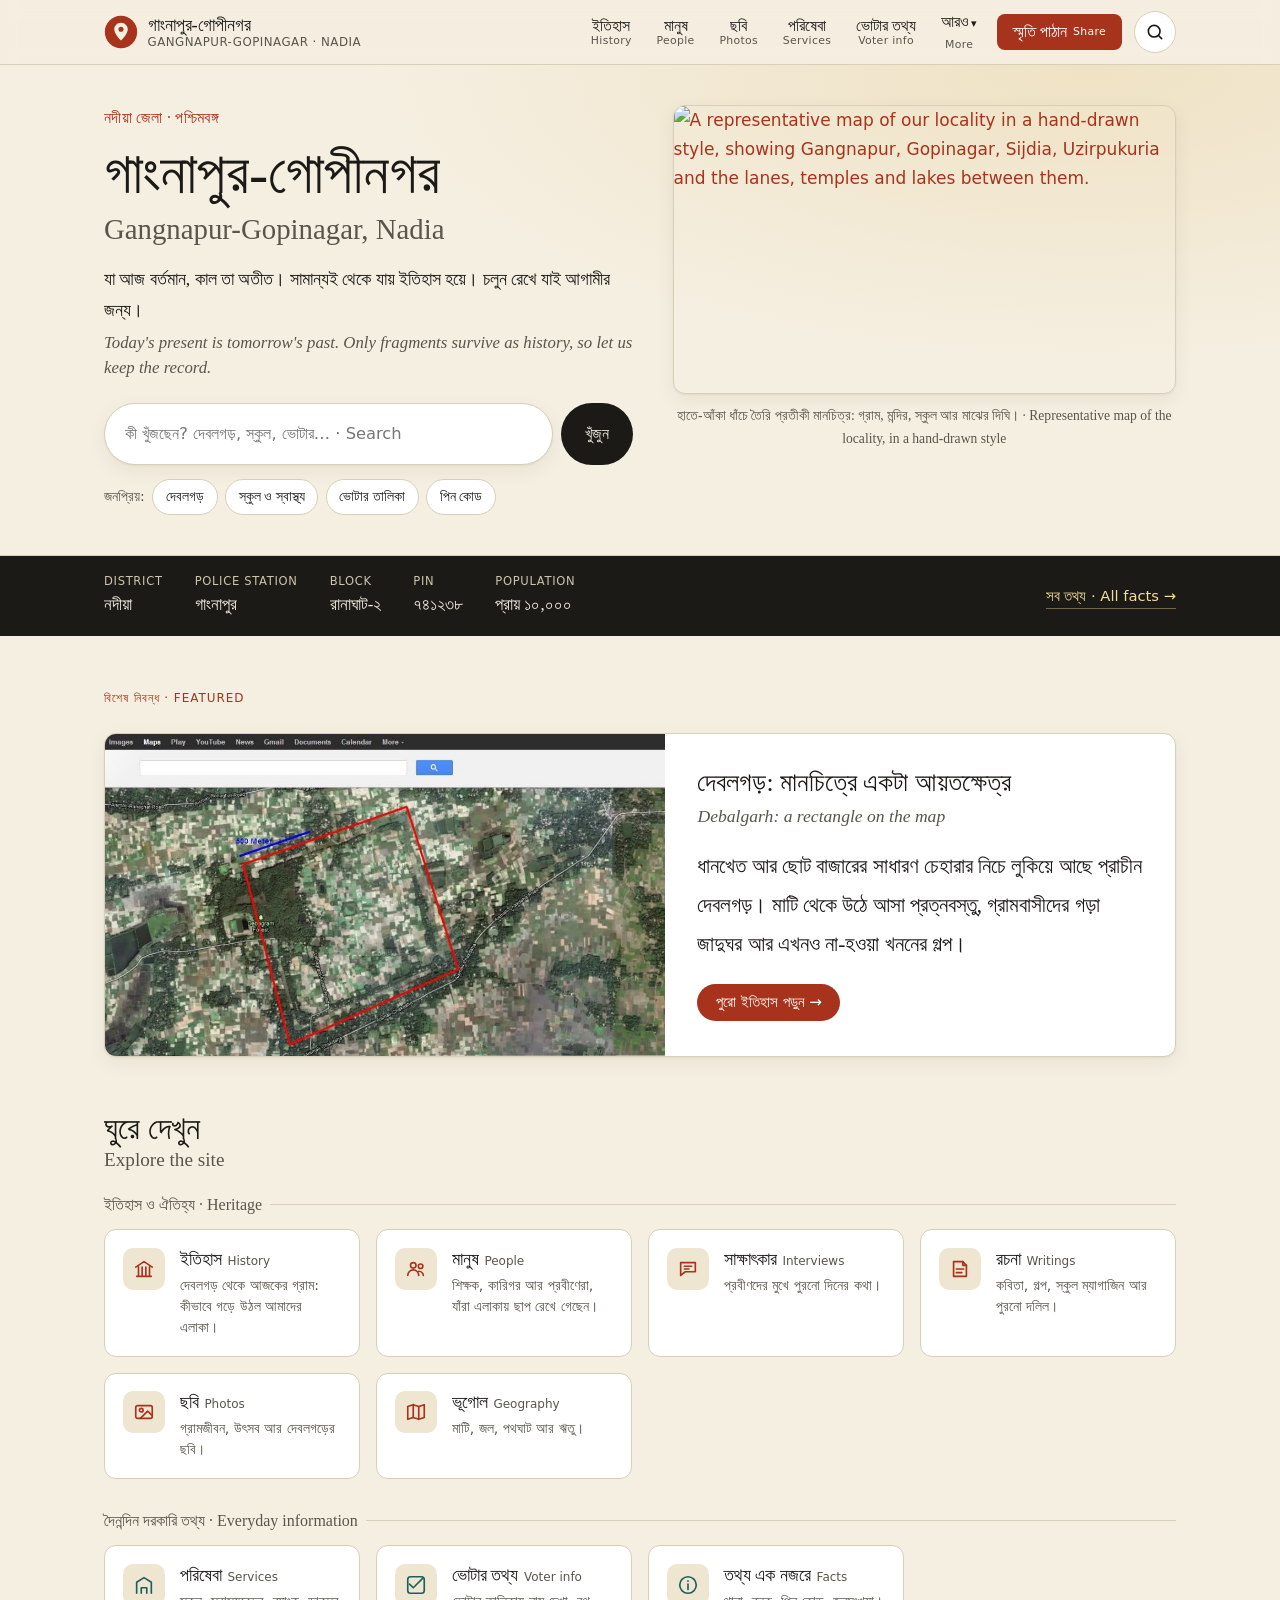
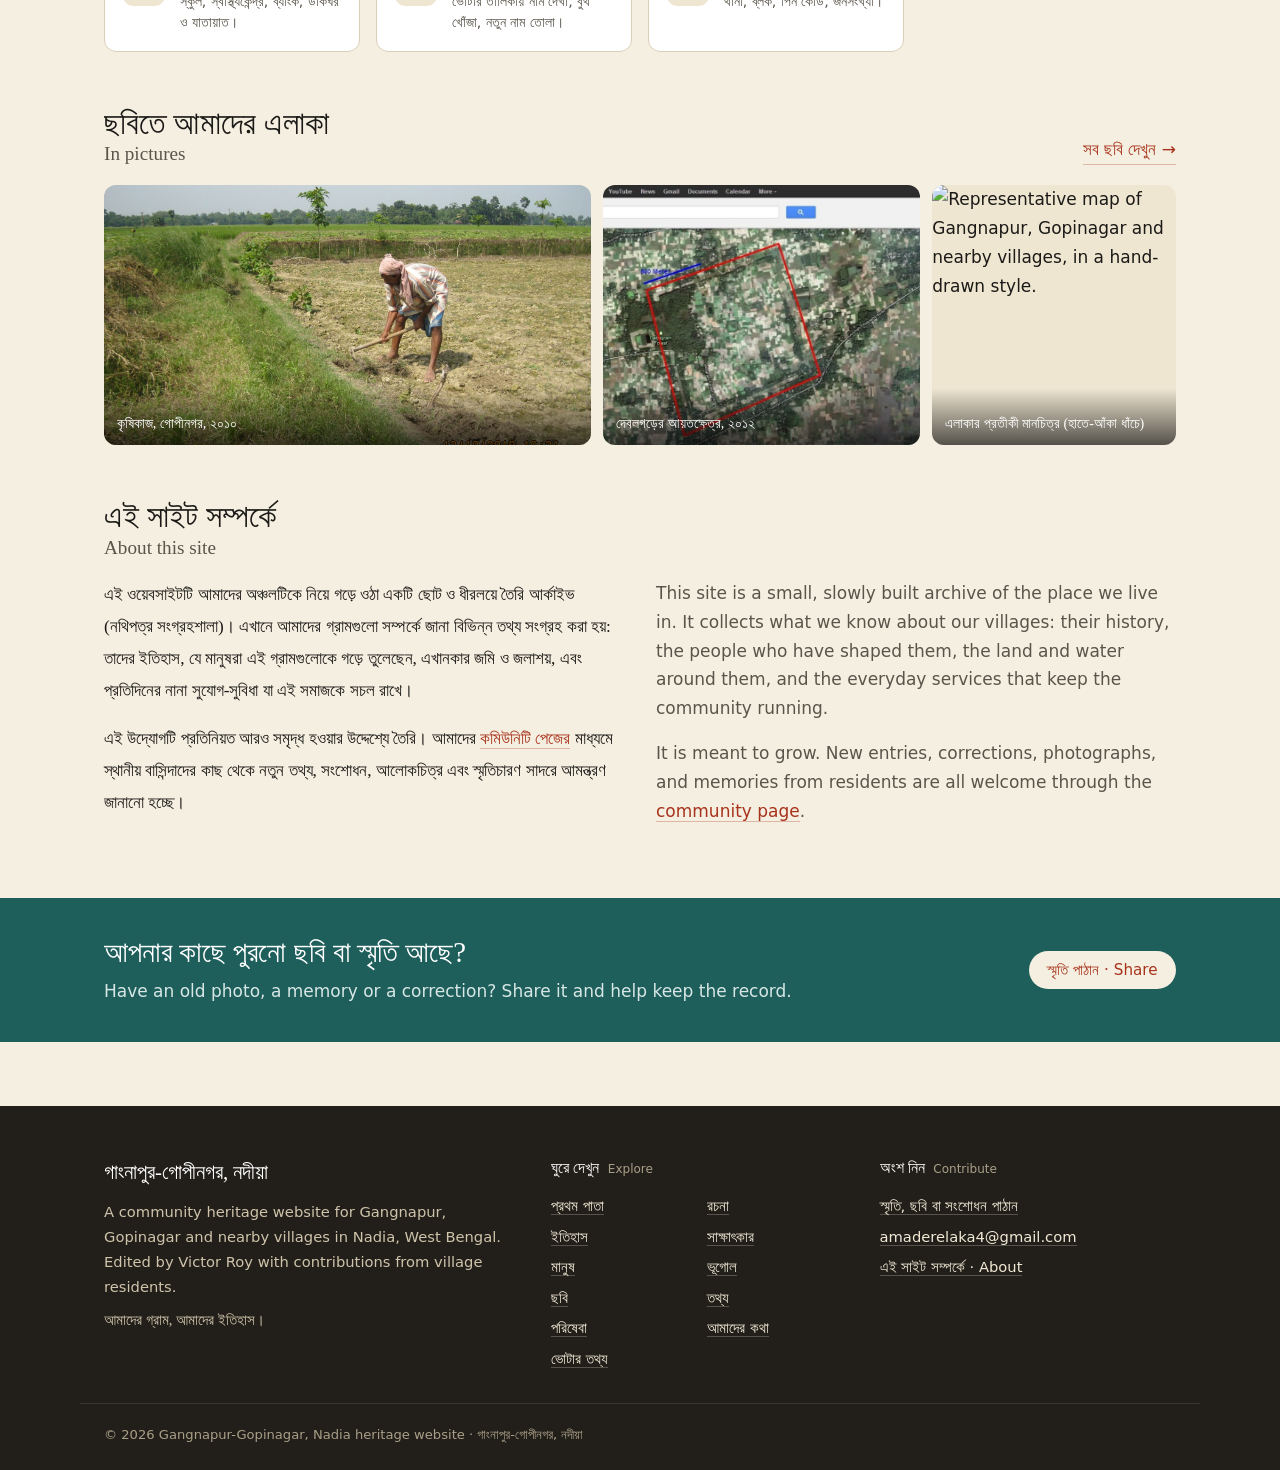
==== commit b31a3b0b: "Describe locality map as representative, in a hand-drawn style Co-Authored-By: Claude Opus 5.5 <nore" ====
--- a/index.html
+++ b/index.html
@@ -137,9 +137,9 @@
       <figure class="hero-map">
         <a href="images/GopinagarGangnapurHandDrawnMap.jpg" style="border:none">
           <img src="images/GopinagarGangnapurHandDrawnMap.jpg" width="1658" height="949"
-               alt="A hand-drawn map of our locality, showing Gangnapur, Gopinagar, Sijdia, Uzirpukuria and the lanes, temples and lakes between them.">
-        </a>
-        <figcaption>হাতে আঁকা মানচিত্র: গ্রাম, মন্দির, স্কুল আর মাঝের দিঘি। · Hand-drawn map of the locality</figcaption>
+               alt="A representative map of our locality in a hand-drawn style, showing Gangnapur, Gopinagar, Sijdia, Uzirpukuria and the lanes, temples and lakes between them.">
+        </a>
+        <figcaption>হাতে-আঁকা ধাঁচে তৈরি প্রতীকী মানচিত্র: গ্রাম, মন্দির, স্কুল আর মাঝের দিঘি। · Representative map of the locality, in a hand-drawn style</figcaption>
       </figure>
     </div>
   </section>
@@ -233,7 +233,7 @@
     <div class="photo-strip">
       <figure><img src="images/cultivation-gopinagar-2010.jpg" loading="lazy" alt="A farmer ploughing a field in Gopinagar, 2010."><figcaption>কৃষিকাজ, গোপীনগর, ২০১০</figcaption></figure>
       <figure><img src="images/debalgarh1-rectangle-2012.jpg" loading="lazy" alt="Satellite image of the Debalgarh rectangular boundary, 2012."><figcaption>দেবলগড়ের আয়তক্ষেত্র, ২০১২</figcaption></figure>
-      <figure><img src="images/GopinagarGangnapurHandDrawnMap.jpg" loading="lazy" alt="Hand-drawn map of Gangnapur, Gopinagar and nearby villages."><figcaption>এলাকার হাতে আঁকা মানচিত্র</figcaption></figure>
+      <figure><img src="images/GopinagarGangnapurHandDrawnMap.jpg" loading="lazy" alt="Representative map of Gangnapur, Gopinagar and nearby villages, in a hand-drawn style."><figcaption>এলাকার প্রতীকী মানচিত্র (হাতে-আঁকা ধাঁচে)</figcaption></figure>
     </div>
   </section>
 
